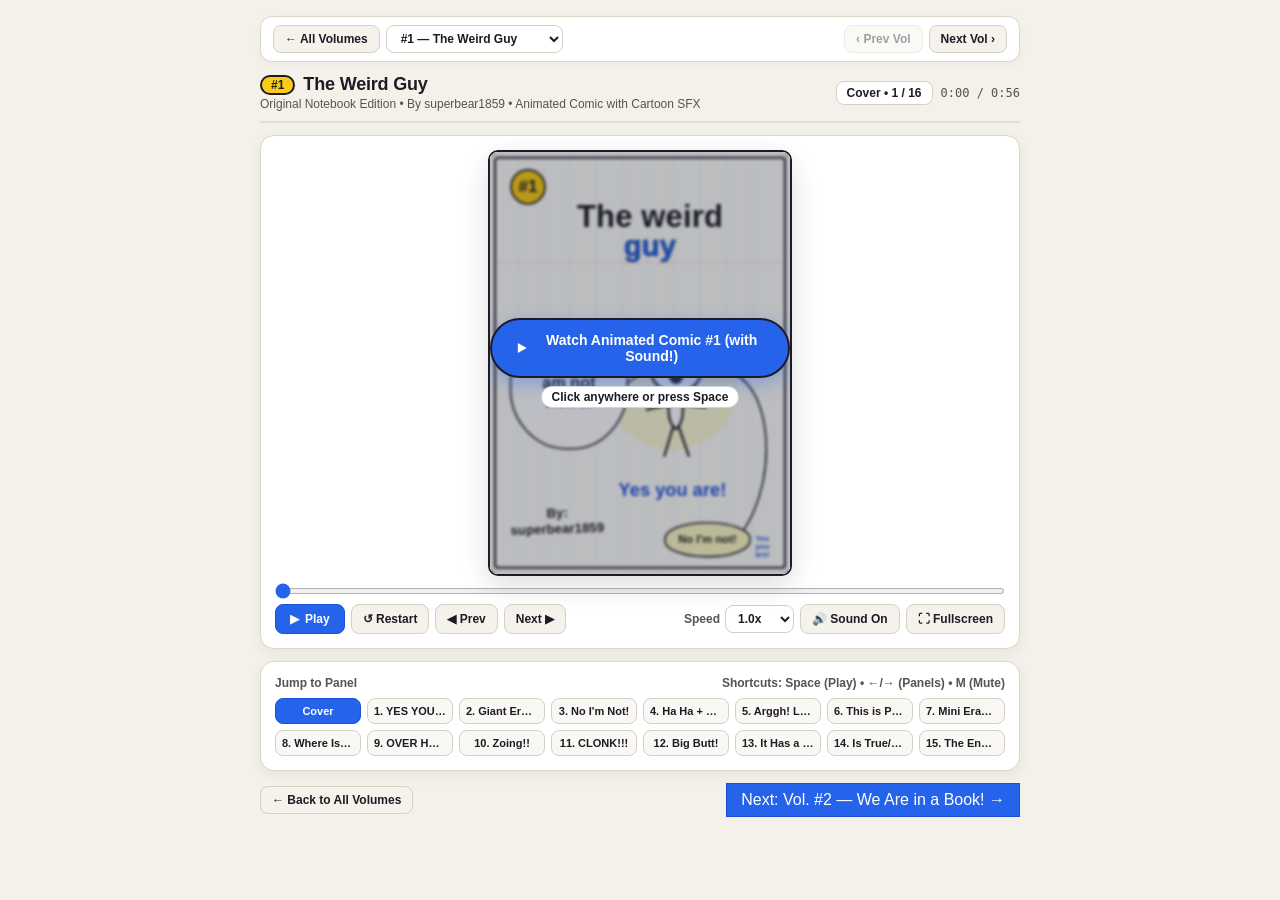
==== volumes/01/index.html @ 368b9f63 "Initial commit: The Weird Guy animated comic series & volume browser" ====
<!DOCTYPE html>
<html lang="en">
<head>
  <meta charset="utf-8" />
  <meta name="viewport" content="width=device-width, initial-scale=1.0" />
  <title>The Weird Guy #1 — Animated Comic by superbear1859</title>
  <link rel="stylesheet" href="../../assets/reader.css" />
</head>
<body>
  <div class="wrap">
    <nav id="seriesNav" class="series-nav" aria-label="Series navigation"></nav>

    <div class="topbar">
      <div>
        <div class="title-row">
          <span class="badge-num" style="background: #FACC15;">#1</span>
          <h1>The Weird Guy</h1>
        </div>
        <div class="subtitle">Original Notebook Edition &bull; By superbear1859 &bull; Animated Comic with Cartoon SFX</div>
      </div>
      <div class="meta-row">
        <span id="sceneBadge" class="pill-badge">Cover &bull; 1 / 16</span>
        <span id="timeReadout" class="time-txt">0:00 / 0:59</span>
      </div>
    </div>

    <div class="card stage-wrap">
      <div class="comic-stage-shell" id="stageContainer" title="Click to Play / Pause">
        <div id="stage" style="width:100%;height:100%;"></div>
        <div id="playOverlay">
          <button id="overlayPlayBtn">
            <svg width="18" height="18" viewBox="0 0 24 24" fill="currentColor"><polygon points="6,4 20,12 6,20"/></svg>
            Watch Animated Comic #1 (with Sound!)
          </button>
          <span class="overlay-hint">Click anywhere or press Space</span>
        </div>
      </div>

      <div class="controls">
        <input id="scrubber" type="range" min="0" max="1000" value="0" step="1" aria-label="Animation timeline" />
        <div class="btn-bar">
          <div class="btn-group">
            <button id="btnPlay" class="btn-primary"><span id="playIcon">&#9654;</span><span id="playLabel">Play</span></button>
            <button id="btnRestart" class="btn-sec" title="Restart from Cover">&#8634; Restart</button>
            <button id="btnPrev" class="btn-sec" title="Previous Panel (Left Arrow)">&#9664; Prev</button>
            <button id="btnNext" class="btn-sec" title="Next Panel (Right Arrow)">Next &#9654;</button>
          </div>
          <div class="btn-group">
            <label class="speed-lbl">Speed
              <select id="speedSelect">
                <option value="0.75">0.75x</option>
                <option value="1" selected>1.0x</option>
                <option value="1.25">1.25x</option>
              </select>
            </label>
            <button id="btnMute" class="btn-sec" title="Toggle Sound Effects (M)">&#128266; Sound On</button>
          </div>
        </div>
      </div>
    </div>

    <div class="card">
      <div class="grid-head">
        <span>Jump to Panel</span>
        <span>Shortcuts: Space (Play) &bull; &larr;/&rarr; (Panels) &bull; M (Mute)</span>
      </div>
      <div id="sceneGrid"></div>
    </div>

    <div id="bottomVolNav" class="bottom-vol-nav"></div>
  </div>

  <script src="../../assets/nav.js" data-volume-id="01"></script>
<script>
/* ============================================================================
 * THE WEIRD GUY #1 — By superbear1859 (Original Notebook Edition)
 * Self-Contained Hand-Drawn SVG Comic Engine + Web Audio Cartoon SFX Engine
 * ============================================================================ */
(function () {
  'use strict';

  const NS = 'http://www.w3.org/2000/svg';
  const INK = '#1E1B24';
  const PAPER = '#FFFEFA';
  const FONT = "'Humor Sans', 'Comic Neue', 'Comic Sans MS', 'Chalkboard SE', 'Marker Felt', cursive, sans-serif";

  const clamp = (v, a = 0, b = 1) => Math.max(a, Math.min(b, v));
  const lerp = (a, b, t) => a + (b - a) * t;
  const invLerp = (a, b, v) => clamp((v - a) / (b - a), 0, 1);
  const easeOutCubic = t => 1 - Math.pow(1 - clamp(t), 3);
  const easeInOutCubic = t => {
    t = clamp(t);
    return t < 0.5 ? 4 * t * t * t : 1 - Math.pow(-2 * t + 2, 3) / 2;
  };
  const easeOutBack = (t, s = 1.70158) => {
    t = clamp(t) - 1;
    return 1 + (s + 1) * t * t * t + s * t * t;
  };
  const easeOutElastic = t => {
    t = clamp(t);
    if (t === 0 || t === 1) return t;
    return Math.pow(2, -10 * t) * Math.sin((t * 10 - 0.75) * ((2 * Math.PI) / 3)) + 1;
  };
  const easeOutBounce = t => {
    t = clamp(t);
    const n1 = 7.5625, d1 = 2.75;
    if (t < 1 / d1) return n1 * t * t;
    if (t < 2 / d1) return n1 * (t -= 1.5 / d1) * t + 0.75;
    if (t < 2.5 / d1) return n1 * (t -= 2.25 / d1) * t + 0.9375;
    return n1 * (t -= 2.625 / d1) * t + 0.984375;
  };

  const SCENES = [
    { id: 'cover',   panelNum: null, title: 'Cover',           duration: 4.3 },
    { id: 'panel1',  panelNum: 1,    title: 'YES YOU ARE!!!',  duration: 4.4 },
    { id: 'panel2',  panelNum: 2,    title: 'Giant Eraser!',   duration: 3.6 },
    { id: 'panel3',  panelNum: 3,    title: 'No I\'m Not!',    duration: 2.9 },
    { id: 'panel4',  panelNum: 4,    title: 'Ha Ha + Pfft!',   duration: 3.7 },
    { id: 'panel5',  panelNum: 5,    title: 'Arggh! Lava!',    duration: 4.1 },
    { id: 'panel6',  panelNum: 6,    title: 'This is Paper!',  duration: 3.5 },
    { id: 'panel7',  panelNum: 7,    title: 'Mini Eraser!',    duration: 3.5 },
    { id: 'panel8',  panelNum: 8,    title: 'Where Is He?',    duration: 2.7 },
    { id: 'panel9',  panelNum: 9,    title: 'OVER HERE!!!',    duration: 3.2 },
    { id: 'panel10', panelNum: 10,   title: 'Zoing!!',         duration: 2.3 },
    { id: 'panel11', panelNum: 11,   title: 'CLONK!!!',        duration: 3.0 },
    { id: 'panel12', panelNum: 12,   title: 'Big Butt!',       duration: 2.9 },
    { id: 'panel13', panelNum: 13,   title: 'It Has a Crack!', duration: 2.8 },
    { id: 'panel14', panelNum: 14,   title: 'Is True/False!',  duration: 4.4 },
    { id: 'panel15', panelNum: 15,   title: 'The End / Final', duration: 4.8 }
  ];

  let acc = 0;
  for (const s of SCENES) { s.start = acc; acc += s.duration; s.end = acc; }
  const TOTAL_DURATION = acc;

  const AUDIO_CUES = [
    // Cover
    { sceneIdx: 0, localT: 0.08, type: 'intro_jingle' },
    { sceneIdx: 0, localT: 1.05, type: 'weird_talk', count: 5, pitch: 530 },
    { sceneIdx: 0, localT: 2.05, type: 'narrator_talk', count: 3, pitch: 205 },
    { sceneIdx: 0, localT: 2.80, type: 'weird_talk', count: 3, pitch: 580 },
    { sceneIdx: 0, localT: 3.55, type: 'ping', pitch: 215 },
    // Panel 1 - Escalating Yes you are / No I'm not -> YES YOU ARE!!!
    { sceneIdx: 1, localT: 0.12, type: 'ping', pitch: 200 },
    { sceneIdx: 1, localT: 0.60, type: 'ping', pitch: 530 },
    { sceneIdx: 1, localT: 1.05, type: 'ping', pitch: 220 },
    { sceneIdx: 1, localT: 1.48, type: 'ping', pitch: 570 },
    { sceneIdx: 1, localT: 1.92, type: 'ping', pitch: 240 },
    { sceneIdx: 1, localT: 2.34, type: 'ping', pitch: 620 },
    { sceneIdx: 1, localT: 2.85, type: 'mega_boom' },
    // Panel 2 - Giant eraser fell from the sky! + ZOING!
    { sceneIdx: 2, localT: 0.15, type: 'fall_whistle' },
    { sceneIdx: 2, localT: 0.72, type: 'giant_slam' },
    { sceneIdx: 2, localT: 0.85, type: 'zoing' },
    // Panel 3 - That is what you deserve! + thud + No I'm not!
    { sceneIdx: 3, localT: 0.12, type: 'narrator_talk', count: 5, pitch: 205 },
    { sceneIdx: 3, localT: 0.65, type: 'thud' },
    { sceneIdx: 3, localT: 1.35, type: 'weird_talk', count: 3, pitch: 540 },
    // Panel 4 - Ha ha ha + prankster pfft! + Arggh!
    { sceneIdx: 4, localT: 0.10, type: 'evil_laugh' },
    { sceneIdx: 4, localT: 1.25, type: 'giggle' },
    { sceneIdx: 4, localT: 1.65, type: 'fart_pfft' },
    { sceneIdx: 4, localT: 2.35, type: 'weird_yell', pitch: 660 },
    // Panel 5 - Lava falling + Yet another giant eraser + Arggh! Lava!
    { sceneIdx: 5, localT: 0.20, type: 'lava_sizzle' },
    { sceneIdx: 5, localT: 1.10, type: 'weird_yell', pitch: 680 },
    { sceneIdx: 5, localT: 1.65, type: 'fall_whistle' },
    { sceneIdx: 5, localT: 2.22, type: 'giant_slam' },
    // Panel 6 - Wait, this is paper!
    { sceneIdx: 6, localT: 0.35, type: 'paper_crinkle' },
    { sceneIdx: 6, localT: 1.25, type: 'thought_ding' },
    { sceneIdx: 6, localT: 1.55, type: 'weird_talk', count: 5, pitch: 520 },
    // Panel 7 - Pulls out mini eraser and erases paper-lava!
    { sceneIdx: 7, localT: 0.45, type: 'ding' },
    { sceneIdx: 7, localT: 1.05, type: 'eraser_scrub' },
    // Panel 8 - Where is the Narrator???
    { sceneIdx: 8, localT: 0.30, type: 'weird_talk', count: 6, pitch: 540 },
    // Panel 9 - OVER HERE!!! + ZOING!
    { sceneIdx: 9, localT: 0.12, type: 'mega_boom' },
    { sceneIdx: 9, localT: 0.55, type: 'zoing' },
    // Panel 10 - Still flying ZOING!
    { sceneIdx: 10, localT: 0.25, type: 'zoing' },
    // Panel 11 - CLONK!!! + owww!
    { sceneIdx: 11, localT: 0.52, type: 'clonk' },
    { sceneIdx: 11, localT: 1.15, type: 'squeak_ow' },
    // Panel 12 - My butt is big!
    { sceneIdx: 12, localT: 0.35, type: 'bump_boing' },
    { sceneIdx: 12, localT: 0.90, type: 'weird_talk', count: 4, pitch: 520 },
    // Panel 13 - It has a crack!
    { sceneIdx: 13, localT: 0.45, type: 'weird_talk', count: 4, pitch: 580 },
    // Panel 14 - Everyone's butt has a crack! / That's not true! / Is true! / Is false! / Is true!
    { sceneIdx: 14, localT: 0.12, type: 'narrator_talk', count: 6, pitch: 200 },
    { sceneIdx: 14, localT: 1.15, type: 'weird_talk', count: 4, pitch: 560 },
    { sceneIdx: 14, localT: 2.05, type: 'ping', pitch: 225 },
    { sceneIdx: 14, localT: 2.65, type: 'ping', pitch: 600 },
    { sceneIdx: 14, localT: 3.35, type: 'ping', pitch: 245 },
    // Panel 15 - You can guess what happens... The End / It should be The Final! / Nuh-uh! / Uh-huh! / Nuh-uh!
    { sceneIdx: 15, localT: 0.12, type: 'narrator_talk', count: 5, pitch: 210 },
    { sceneIdx: 15, localT: 1.05, type: 'outro_jingle' },
    { sceneIdx: 15, localT: 2.05, type: 'weird_talk', count: 6, pitch: 550 },
    { sceneIdx: 15, localT: 3.05, type: 'ping', pitch: 220 },
    { sceneIdx: 15, localT: 3.55, type: 'ping', pitch: 590 },
    { sceneIdx: 15, localT: 4.05, type: 'ping', pitch: 205 }
  ].map((c, idx) => ({ ...c, id: idx, globalT: SCENES[c.sceneIdx].start + c.localT }));

  // --- SVG Primitives ---
  const esc = str => String(str).replace(/&/g, '&amp;').replace(/</g, '&lt;').replace(/>/g, '&gt;').replace(/"/g, '&quot;');

  function svgText(x, y, text, opts = {}) {
    const { size = 28, weight = '700', fill = INK, anchor = 'middle', rot = 0, opacity = 1, stroke = 'none', strokeWidth = 0, letterSpacing = 0.3 } = opts;
    if (opacity <= 0.005) return '';
    const tf = rot ? ` transform="rotate(${rot.toFixed(1)} ${x.toFixed(1)} ${y.toFixed(1)})"` : '';
    const st = stroke !== 'none' ? ` stroke="${stroke}" stroke-width="${strokeWidth}" paint-order="stroke"` : '';
    return `<text x="${x.toFixed(1)}" y="${y.toFixed(1)}" font-family="${FONT}" font-size="${size}" font-weight="${weight}" fill="${fill}" text-anchor="${anchor}" letter-spacing="${letterSpacing}" opacity="${opacity.toFixed(3)}"${st}${tf}>${esc(text)}</text>`;
  }

  function svgMultiText(x, y, lines, opts = {}) {
    const lineH = opts.lineHeight || (opts.size || 24) * 1.18;
    const startY = y - ((lines.length - 1) * lineH) / 2;
    return lines.map((line, i) => svgText(x, startY + i * lineH, line, opts)).join('');
  }

  function speechBubble(opts) {
    const { cx, cy, rx, ry, tailX, tailY, lines = [], fontSize = 22, lineHeight, fill = '#FFFFFF', stroke = INK, strokeWidth = 3.2, textColor = INK, spiky = false, scale = 1, opacity = 1, rot = 0 } = opts;
    if (opacity <= 0.005 || scale <= 0.01) return '';
    let shape = '';
    if (spiky) {
      const spikes = 16, pts = [];
      for (let i = 0; i < spikes * 2; i++) {
        const a = (i / (spikes * 2)) * Math.PI * 2;
        const m = i % 2 === 0 ? 1.12 : 0.88;
        pts.push(`${(Math.cos(a) * rx * m).toFixed(1)},${(Math.sin(a) * ry * m).toFixed(1)}`);
      }
      let tail = '';
      if (tailX !== undefined && tailY !== undefined) {
        const dx = tailX - cx, dy = tailY - cy, ang = Math.atan2(dy, dx);
        tail = `<path d="M ${(Math.cos(ang - 0.25) * rx * 0.72).toFixed(1)} ${(Math.sin(ang - 0.25) * ry * 0.72).toFixed(1)} L ${dx.toFixed(1)} ${dy.toFixed(1)} L ${(Math.cos(ang + 0.25) * rx * 0.72).toFixed(1)} ${(Math.sin(ang + 0.25) * ry * 0.72).toFixed(1)}" fill="${fill}" stroke="${stroke}" stroke-width="${strokeWidth}" stroke-linejoin="round" stroke-linecap="round"/>`;
      }
      shape = `${tail}<polygon points="${pts.join(' ')}" fill="${fill}" stroke="${stroke}" stroke-width="${strokeWidth}" stroke-linejoin="round"/>`;
    } else {
      const k = 0.55228;
      const d = [
        `M 0 ${(-ry).toFixed(1)}`,
        `C ${(rx * k * 1.03).toFixed(1)} ${(-ry * 0.99).toFixed(1)}, ${(rx * 1.02).toFixed(1)} ${(-ry * k).toFixed(1)}, ${(rx * 0.99).toFixed(1)} 0`,
        `C ${(rx * 1.01).toFixed(1)} ${(ry * k * 1.02).toFixed(1)}, ${(rx * k).toFixed(1)} ${(ry * 1.02).toFixed(1)}, 0 ${(ry * 0.99).toFixed(1)}`,
        `C ${(-rx * k * 1.02).toFixed(1)} ${(ry * 1.01).toFixed(1)}, ${(-rx * 1.02).toFixed(1)} ${(ry * k).toFixed(1)}, ${(-rx * 0.99).toFixed(1)} 0`,
        `C ${(-rx * 1.01).toFixed(1)} ${(-ry * k * 1.02).toFixed(1)}, ${(-rx * k).toFixed(1)} ${(-ry * 1.02).toFixed(1)}, 0 ${(-ry).toFixed(1)} Z`
      ].join(' ');
      let tail = '', maskPatch = '';
      if (tailX !== undefined && tailY !== undefined) {
        const dx = tailX - cx, dy = tailY - cy, ang = Math.atan2(dy, dx);
        const b1x = Math.cos(ang - 0.24) * rx * 0.85, b1y = Math.sin(ang - 0.24) * ry * 0.85;
        const b2x = Math.cos(ang + 0.24) * rx * 0.85, b2y = Math.sin(ang + 0.24) * ry * 0.85;
        const midX = (b1x + b2x) * 0.35 + dx * 0.35, midY = (b1y + b2y) * 0.35 + dy * 0.35;
        tail = `<path d="M ${b1x.toFixed(1)} ${b1y.toFixed(1)} Q ${midX.toFixed(1)} ${midY.toFixed(1)} ${dx.toFixed(1)} ${dy.toFixed(1)} Q ${(midX + (b2x - b1x) * 0.3).toFixed(1)} ${(midY + (b2y - b1y) * 0.3).toFixed(1)} ${b2x.toFixed(1)} ${b2y.toFixed(1)}" fill="${fill}" stroke="${stroke}" stroke-width="${strokeWidth}" stroke-linejoin="round" stroke-linecap="round"/>`;
        maskPatch = `<path d="M ${(b1x * 0.95).toFixed(1)} ${(b1y * 0.95).toFixed(1)} L ${(dx * 0.78).toFixed(1)} ${(dy * 0.78).toFixed(1)} L ${(b2x * 0.95).toFixed(1)} ${(b2y * 0.95).toFixed(1)} Z" fill="${fill}" stroke="none"/>`;
      }
      shape = `${tail}<path d="${d}" fill="${fill}" stroke="${stroke}" stroke-width="${strokeWidth}" stroke-linejoin="round"/>${maskPatch}`;
    }
    const txt = svgMultiText(0, 6, lines, { size: fontSize, lineHeight: lineHeight || fontSize * 1.15, fill: textColor });
    return `<g transform="translate(${cx.toFixed(1)} ${cy.toFixed(1)}) rotate(${rot.toFixed(1)}) scale(${scale.toFixed(3)})" opacity="${opacity.toFixed(3)}">${shape}${txt}</g>`;
  }

  function handArrow(x1, y1, x2, y2, cx, cy, color = INK) {
    const ang = Math.atan2(y2 - cy, x2 - cx), len = 13;
    return `<g stroke="${color}" stroke-width="3" fill="none" stroke-linecap="round" stroke-linejoin="round">
      <path d="M ${x1.toFixed(1)} ${y1.toFixed(1)} Q ${cx.toFixed(1)} ${cy.toFixed(1)} ${x2.toFixed(1)} ${y2.toFixed(1)}"/>
      <path d="M ${(x2 - Math.cos(ang - 0.5) * len).toFixed(1)} ${(y2 - Math.sin(ang - 0.5) * len).toFixed(1)} L ${x2.toFixed(1)} ${y2.toFixed(1)} L ${(x2 - Math.cos(ang + 0.5) * len).toFixed(1)} ${(y2 - Math.sin(ang + 0.5) * len).toFixed(1)}"/>
    </g>`;
  }

  // --- Characters ---
  function weirdGuy(opts = {}) {
    const {
      x = 300, y = 500, scale = 1, rot = 0,
      eyes = 'normal', mouth = 'open', arms = 'out', legs = 'stand',
      bigButt = false, buttScale = 1, holdingEraser = false, eraserProgress = 0,
      t = 0, opacity = 1
    } = opts;
    if (opacity <= 0.005) return '';
    const mouthPulse = mouth === 'yell' ? 1 + Math.sin(t * 28) * 0.08 : 1;
    const hw = Math.sin(t * 14) * 2.5;

    // Comedic giant cartoon butt sticking out right side (Panels 12, 13, 14!)
    let buttSvg = '';
    if (bigButt && buttScale > 0.02) {
      buttSvg = `<g transform="translate(8 36) scale(${buttScale.toFixed(3)})">
        <path d="M 0 -22 C 36 -30, 62 -12, 54 6 C 48 16, 36 16, 28 10 C 44 22, 48 42, 26 48 C 6 52, -4 34, -2 20 Z"
              fill="#FFFFFF" stroke="${INK}" stroke-width="3.6" stroke-linejoin="round"/>
        <!-- Distinct cartoon crack line -->
        <path d="M 28 10 Q 16 14 8 12" fill="none" stroke="${INK}" stroke-width="3.2" stroke-linecap="round"/>
      </g>`;
    }

    const torso = `<path d="M -2 -8 C -16 -2, -16 44, 0 54 C 15 44, 15 -2, 2 -8 Z" fill="#FFF" stroke="${INK}" stroke-width="3.6" stroke-linecap="round" stroke-linejoin="round"/>`;

    let legSvg = '';
    if (legs === 'flying') legSvg = `<path d="M -5 50 L -26 94 M 5 50 L 28 92" stroke="${INK}" stroke-width="3.6" stroke-linecap="round"/>`;
    else if (legs === 'kicking') {
      const k = Math.sin(t * 18) * 6;
      legSvg = `<path d="M -5 50 L ${(-24 + k).toFixed(1)} 95 M 5 50 L ${(26 - k).toFixed(1)} 92" stroke="${INK}" stroke-width="3.6" stroke-linecap="round"/>`;
    } else legSvg = `<path d="M -5 51 Q -12 75 -19 98 M 5 51 Q 13 75 21 98" stroke="${INK}" stroke-width="3.6" stroke-linecap="round" fill="none"/>`;

    let armSvg = '';
    if (holdingEraser) {
      const scrub = Math.sin(eraserProgress * Math.PI * 6) * 14;
      armSvg = `
        <path d="M -11 14 L -46 20" stroke="${INK}" stroke-width="3.6" stroke-linecap="round"/>
        <path d="M 11 10 C 56 4, 62 -52, ${(18 + scrub).toFixed(1)} -108" fill="none" stroke="${INK}" stroke-width="3.6" stroke-linecap="round"/>
        <!-- Little pink & blue handheld eraser! -->
        <g transform="translate(${(16 + scrub).toFixed(1)} -122) rotate(${(-24 + scrub * 0.6).toFixed(1)})">
          <rect x="-14" y="-22" width="28" height="44" rx="4" fill="#F472B6" stroke="${INK}" stroke-width="2.6"/>
          <rect x="-14" y="-8" width="28" height="22" fill="#EFF6FF" stroke="${INK}" stroke-width="2.2"/>
          <line x1="-5" y1="-8" x2="-5" y2="14" stroke="#3B82F6" stroke-width="3"/>
          <line x1="5" y1="-8" x2="5" y2="14" stroke="#3B82F6" stroke-width="3"/>
        </g>`;
    } else if (arms === 'up') {
      armSvg = `<path d="M -11 12 L -46 -12 M 11 12 L 46 -14" stroke="${INK}" stroke-width="3.6" stroke-linecap="round"/>`;
    } else if (arms === 'flying') {
      armSvg = `<path d="M -11 10 L -46 32 M 11 10 L 46 32" stroke="${INK}" stroke-width="3.6" stroke-linecap="round"/>`;
    } else if (arms === 'splat') {
      armSvg = `<path d="M -11 14 L -44 46 M 11 14 L 44 42" stroke="${INK}" stroke-width="3.6" stroke-linecap="round"/>`;
    } else {
      armSvg = `<path d="M -11 14 L -48 22 M 11 14 L 48 18" stroke="${INK}" stroke-width="3.6" stroke-linecap="round"/>`;
    }

    const head = `<path d="M 0 -92 C 26 -93, 44 -74, 42 -48 C 43 -22, 24 -7, 0 -8 C -25 -7, -43 -23, -42 -49 C -43 -75, -24 -92, 0 -92 Z" fill="#FFF" stroke="${INK}" stroke-width="3.8" stroke-linejoin="round"/>`;
    const hair = `<path d="M ${(-15 + hw * 0.4).toFixed(1)} -120 L -1 -91 L ${(16 + hw * 0.4).toFixed(1)} -122" fill="none" stroke="${INK}" stroke-width="3.6" stroke-linecap="round" stroke-linejoin="round"/>`;

    let eyeSvg = '';
    if (eyes === 'squint') eyeSvg = `<path d="M -22 -70 L -10 -62 L -22 -54 M 22 -70 L 10 -62 L 22 -54" fill="none" stroke="${INK}" stroke-width="3.5" stroke-linecap="round" stroke-linejoin="round"/>`;
    else if (eyes === 'angry') eyeSvg = `<path d="M -19 -76 L -9 -56 M 19 -76 L 9 -56 M -23 -78 L -5 -68 M 23 -78 L 5 -68" stroke="${INK}" stroke-width="3.4" stroke-linecap="round"/>`;
    else if (eyes === 'happy') eyeSvg = `<path d="M -12 -74 L -12 -56 M 12 -74 L 12 -56" stroke="${INK}" stroke-width="3.6" stroke-linecap="round"/>`;
    else eyeSvg = `<path d="M -12 -75 L -11 -56 M 12 -75 L 13 -56" stroke="${INK}" stroke-width="3.6" stroke-linecap="round"/>`;

    let mouthSvg = '';
    if (mouth === 'smile') mouthSvg = `<path d="M -18 -42 Q 0 -22 18 -42" fill="none" stroke="${INK}" stroke-width="3.6" stroke-linecap="round"/>`;
    else if (mouth === 'frown') mouthSvg = `<path d="M -16 -30 Q 0 -46 16 -30" fill="none" stroke="${INK}" stroke-width="3.6" stroke-linecap="round"/>`;
    else if (mouth === 'yell') mouthSvg = `<g transform="translate(0 -34) scale(${mouthPulse.toFixed(3)})"><ellipse cx="0" cy="0" rx="14" ry="20" fill="${INK}"/><ellipse cx="0" cy="10" rx="8" ry="6" fill="#DC2626" opacity="0.85"/></g>`;
    else mouthSvg = `<ellipse cx="0" cy="-36" rx="12" ry="16" fill="${INK}"/>`;

    return `<g transform="translate(${x.toFixed(1)} ${y.toFixed(1)}) rotate(${rot.toFixed(1)}) scale(${scale.toFixed(3)})" opacity="${opacity.toFixed(3)}">${buttSvg}${legSvg}${torso}${armSvg}${head}${hair}${eyeSvg}${mouthSvg}</g>`;
  }

  function prankster(opts = {}) {
    const { x = 150, y = 700, scale = 1, t = 0, opacity = 1 } = opts;
    if (opacity <= 0.005) return '';
    const bob = Math.sin(t * 10) * 2.5;
    return `<g transform="translate(${x.toFixed(1)} ${(y + bob).toFixed(1)}) scale(${scale.toFixed(3)})" opacity="${opacity.toFixed(3)}">
      <path d="M -4 38 L -18 70 M 4 38 L 18 70" stroke="${INK}" stroke-width="3.3" stroke-linecap="round"/>
      <ellipse cx="0" cy="18" rx="9" ry="22" fill="#FFF" stroke="${INK}" stroke-width="3.3"/>
      <path d="M -9 10 L -38 20 M 9 10 L 34 16" stroke="${INK}" stroke-width="3.3" stroke-linecap="round"/>
      <circle cx="0" cy="-26" r="24" fill="#FFF" stroke="${INK}" stroke-width="3.4"/>
      <path d="M -7 -36 L -7 -23 M 7 -36 L 7 -23" stroke="${INK}" stroke-width="3.2" stroke-linecap="round"/>
      <path d="M -13 -19 Q 0 -6 13 -19" fill="none" stroke="${INK}" stroke-width="3.2" stroke-linecap="round"/>
    </g>`;
  }

  function giantEraser(opts = {}) {
    const { x = 165, y = 550, scale = 1, rot = 0, opacity = 1 } = opts;
    if (opacity <= 0.005) return '';
    return `<g transform="translate(${x.toFixed(1)} ${y.toFixed(1)}) rotate(${rot.toFixed(1)}) scale(${scale.toFixed(3)})" opacity="${opacity.toFixed(3)}">
      <rect x="-78" y="-110" width="156" height="210" rx="10" fill="#F472B6" stroke="${INK}" stroke-width="4"/>
      <rect x="-78" y="-56" width="156" height="128" fill="#EFF6FF" stroke="${INK}" stroke-width="3.8"/>
      <line x1="-46" y1="-56" x2="-46" y2="72" stroke="#3B82F6" stroke-width="10" opacity="0.75"/>
      <line x1="-16" y1="-56" x2="-16" y2="72" stroke="#3B82F6" stroke-width="10" opacity="0.75"/>
      <line x1="16" y1="-56" x2="16" y2="72" stroke="#3B82F6" stroke-width="10" opacity="0.75"/>
      <line x1="46" y1="-56" x2="46" y2="72" stroke="#3B82F6" stroke-width="10" opacity="0.75"/>
      <line x1="-46" y1="-56" x2="-46" y2="72" stroke="${INK}" stroke-width="3"/>
      <line x1="-16" y1="-56" x2="-16" y2="72" stroke="${INK}" stroke-width="3"/>
      <line x1="16" y1="-56" x2="16" y2="72" stroke="${INK}" stroke-width="3"/>
      <line x1="46" y1="-56" x2="46" y2="72" stroke="${INK}" stroke-width="3"/>
      <rect x="-78" y="-56" width="156" height="128" fill="none" stroke="${INK}" stroke-width="3.8"/>
      <line x1="-60" y1="-94" x2="54" y2="-94" stroke="#FBCFE8" stroke-width="6" stroke-linecap="round"/>
      ${svgText(0, 14, 'ERASER', { size: 22, fill: INK, stroke: '#FFF', strokeWidth: 5 })}
    </g>`;
  }

  // Notebook-paper Lava-Sheet (Panels 5, 6, 7 — starts glowing orange-red lava, turns into ruled paper!)
  function lavaPaperSheet(opts = {}) {
    const { x = 250, y = 260, width = 220, height = 250, paperMix = 0, erased = 0, t = 0 } = opts;
    const wave = Math.sin(t * 10) * 6;
    const fill = paperMix < 0.5 ? '#FB923C' : '#FFFEFA';
    const stroke = paperMix < 0.5 ? '#DC2626' : INK;
    const hw = width / 2, hh = height / 2;
    const op = clamp(1 - erased * 0.65, 0.25, 1);

    // Wavy steam/heat lines rising above
    let steam = '';
    for (let i = -1; i <= 1; i++) {
      const sx = i * (hw * 0.55);
      steam += `<path d="M ${sx.toFixed(1)} ${(-hh - 12).toFixed(1)} Q ${(sx - 14 + wave).toFixed(1)} ${(-hh - 48).toFixed(1)} ${sx.toFixed(1)} ${(-hh - 82).toFixed(1)} T ${(sx + 6).toFixed(1)} ${(-hh - 135).toFixed(1)}" fill="none" stroke="${paperMix < 0.5 ? '#EA580C' : '#94A3B8'}" stroke-width="3.4" stroke-linecap="round" opacity="${op.toFixed(2)}"/>`;
    }

    // Wavy interior lines (lava ripples -> notebook blue lines!)
    let innerLines = '';
    const lineColor = paperMix < 0.5 ? '#FDE047' : '#93C5FD';
    for (let i = 1; i <= 4; i++) {
      const ly = -hh + (height * i) / 5.5;
      innerLines += `<path d="M ${(-hw * 0.72).toFixed(1)} ${ly.toFixed(1)} Q 0 ${(ly + (paperMix < 0.5 ? 14 : 5)).toFixed(1)} ${(hw * 0.72).toFixed(1)} ${ly.toFixed(1)}" fill="none" stroke="${lineColor}" stroke-width="${paperMix < 0.5 ? 5 : 2.6}" stroke-linecap="round" opacity="${op.toFixed(2)}"/>`;
    }

    // Jagged dripping/torn bottom edge
    const d = `M ${(-hw).toFixed(1)} ${(-hh).toFixed(1)}
               Q ${(-hw * 0.3).toFixed(1)} ${(-hh + 26).toFixed(1)} 0 ${(-hh + 6).toFixed(1)}
               Q ${(hw * 0.4).toFixed(1)} ${(-hh + 24).toFixed(1)} ${hw.toFixed(1)} ${(-hh).toFixed(1)}
               L ${(hw * 0.85).toFixed(1)} ${(hh * 0.55).toFixed(1)}
               Q ${(hw * 0.45).toFixed(1)} ${(hh * 0.78).toFixed(1)} ${(hw * 0.15).toFixed(1)} ${(hh * 1.02).toFixed(1)}
               Q ${(-hw * 0.18).toFixed(1)} ${(hh * 0.80).toFixed(1)} ${(-hw * 0.45).toFixed(1)} ${(hh * 0.92).toFixed(1)}
               Q ${(-hw * 0.78).toFixed(1)} ${(hh * 0.65).toFixed(1)} ${(-hw * 0.92).toFixed(1)} ${(hh * 0.45).toFixed(1)} Z`;

    return `<g transform="translate(${x.toFixed(1)} ${y.toFixed(1)})">
      ${steam}
      <path d="${d}" fill="${fill}" stroke="${stroke}" stroke-width="3.6" stroke-linejoin="round" opacity="${op.toFixed(2)}"/>
      ${innerLines}
    </g>`;
  }

  // Subtle Ruled Notebook Paper Wrapper (honoring the original #1 lined notebook sheet!)
  function wrapPanel(innerSvg, { panelNum = null, shakeX = 0, shakeY = 0, binderHole = false } = {}) {
    const badge = panelNum !== null
      ? `<g opacity="0.78"><rect x="20" y="786" width="38" height="32" rx="7" fill="#FFF" stroke="${INK}" stroke-width="2.4"/>${svgText(39, 810, String(panelNum), { size: 21 })}</g>`
      : '';
    // Gentle notebook paper lines (light cyan ruled lines + subtle top pink margin)
    let ruledLines = '<line x1="12" y1="220" x2="588" y2="220" stroke="#F43F5E" stroke-width="1.6" opacity="0.22"/>';
    for (let x = 56; x <= 560; x += 52) {
      ruledLines += `<line x1="${x}" y1="12" x2="${x}" y2="828" stroke="#60A5FA" stroke-width="1.2" opacity="0.20"/>`;
    }
    const hole = binderHole ? `<circle cx="535" cy="778" r="18" fill="#E5E7EB" stroke="#CBD5E1" stroke-width="2"/>` : '';
    return `<svg xmlns="${NS}" viewBox="0 0 600 840" width="100%" height="100%" style="background:${PAPER};">
      <defs>
        <clipPath id="pc1"><rect x="12" y="12" width="576" height="816" rx="4"/></clipPath>
      </defs>
      <rect x="0" y="0" width="600" height="840" fill="${PAPER}"/>
      <g clip-path="url(#pc1)">
        ${ruledLines}
        ${hole}
        <g transform="translate(${shakeX.toFixed(1)} ${shakeY.toFixed(1)})">${innerSvg}</g>
      </g>
      <rect x="10" y="10" width="580" height="820" rx="6" fill="none" stroke="${INK}" stroke-width="4.2"/>
      ${badge}
    </svg>`;
  }

  function renderScene(sceneIdx, localT) {
    const s = SCENES[sceneIdx];
    const t = clamp(localT, 0, s.duration);
    let out = '', shakeX = 0, shakeY = 0;

    switch (sceneIdx) {
      // ---------------------------------------------------------------------
      // SCENE 0: COVER — "#1 The weird guy" + back-and-forth right on the cover!
      // ---------------------------------------------------------------------
      case 0: {
        const bS = easeOutBack(invLerp(0.05, 0.45, t));
        const tOp = invLerp(0.15, 0.55, t);
        const gY = lerp(640, 485, easeOutBack(invLerp(0.35, 0.9, t))) + Math.sin(t * 5) * 3;
        const b1 = easeOutBack(invLerp(1.0, 1.45, t));
        const n1 = invLerp(2.0, 2.35, t);
        const b2 = easeOutBack(invLerp(2.75, 3.15, t));
        const n2 = invLerp(3.5, 3.85, t);

        out += `<circle cx="365" cy="465" r="130" fill="#FEF9C3" opacity="0.65"/>`;
        out += `<g transform="translate(76 68) scale(${bS.toFixed(3)})"><circle cx="0" cy="0" r="34" fill="#FACC15" stroke="${INK}" stroke-width="3.6"/>${svgText(0, 11, '#1', { size: 34 })}</g>`;
        out += `<g opacity="${tOp.toFixed(3)}">${svgText(320, 148, 'The weird', { size: 62 })}${svgText(320, 206, 'guy', { size: 58, fill: '#2563EB', stroke: INK, strokeWidth: 1.5 })}</g>`;

        // Weird Guy standing center-right
        out += weirdGuy({ x: 372, y: gY, scale: 1.22, eyes: t > 2.0 ? 'angry' : 'normal', mouth: 'open', t });

        // Left bubble: "Hey! I am not weird!"
        out += speechBubble({
          cx: 158, cy: 465, rx: 118, ry: 128,
          tailX: 306, tailY: 438,
          lines: ['Hey! I', 'am not', 'weird!'],
          fontSize: 32, scale: b1
        });

        // Narrator interruption right on the cover: "Yes you are!"
        out += svgText(365, 686, 'Yes you are!', { size: 36, fill: '#1D4ED8', opacity: n1 });

        // Sweeping curved bubble down to bottom-right: "No I'm not!"
        if (b2 > 0.02) {
          out += `<g opacity="${clamp(b2).toFixed(3)}">
            <path d="M 442 436 C 562 415, 588 645, 502 762" fill="none" stroke="${INK}" stroke-width="3.2" stroke-linecap="round"/>
            ${speechBubble({ cx: 435, cy: 774, rx: 86, ry: 34, lines: ["No I'm not!"], fontSize: 22, scale: b2, fill: '#FEF9C3' })}
          </g>`;
        }

        // Tiny cheekily tucked "Yes you are!" in bottom-right corner
        out += svgMultiText(545, 792, ['Yes', 'you', 'are!'], { size: 15, lineHeight: 16, fill: '#1D4ED8', opacity: n2 });

        // Author signature
        out += `<g opacity="${tOp.toFixed(3)}">
          ${svgMultiText(135, 745, ['By:', 'superbear1859'], { size: 26, lineHeight: 32, rot: -2 })}
        </g>`;
        break;
      }

      // ---------------------------------------------------------------------
      // SCENE 1: PANEL 1 — Rapid-fire "Yes you are! / No I'm not!" -> YES YOU ARE!!!
      // ---------------------------------------------------------------------
      case 1: {
        if (t >= 2.85 && t < 3.65) {
          const d = 1 - invLerp(2.85, 3.65, t);
          shakeX = Math.sin(t * 95) * 14 * d; shakeY = Math.cos(t * 110) * 10 * d;
        }
        const gSh = (t > 0.5 && t < 2.85) ? Math.sin(t * 42) * 3 : 0;

        out += weirdGuy({ x: 425 + gSh, y: 495, scale: 1.15, eyes: 'angry', mouth: t > 2.85 ? 'yell' : 'open', arms: t > 2.85 ? 'up' : 'out', t });

        // Ping-pong sequence matching original Panel 1!
        out += svgText(300, 92, 'Yes you are!', { size: 46, fill: '#1D4ED8', opacity: invLerp(0.08, 0.35, t) });
        out += speechBubble({ cx: 325, cy: 186, rx: 148, ry: 44, tailX: 425, tailY: 382, lines: ["No I'm not!"], fontSize: 30, scale: easeOutBack(invLerp(0.55, 0.88, t)) });
        out += svgText(335, 286, 'Yes you are!', { size: 40, fill: '#1D4ED8', rot: -2, opacity: invLerp(1.0, 1.28, t) });
        out += speechBubble({ cx: 210, cy: 378, rx: 132, ry: 42, tailX: 356, tailY: 428, lines: ["No I'm not!"], fontSize: 28, scale: easeOutBack(invLerp(1.45, 1.78, t)), fill: '#FEF9C3' });
        out += svgMultiText(168, 512, ['Yes you', 'are!'], { size: 42, lineHeight: 48, fill: '#1D4ED8', rot: -4, opacity: invLerp(1.88, 2.15, t) });
        out += speechBubble({ cx: 248, cy: 644, rx: 138, ry: 40, tailX: 392, tailY: 540, lines: ["No I'm not!"], fontSize: 28, scale: easeOutBack(invLerp(2.3, 2.62, t)), fill: '#FEF9C3' });

        // GIANT "YES YOU ARE!!!"
        const bigS = easeOutElastic(invLerp(2.85, 3.35, t));
        if (bigS > 0.02) {
          out += `<g transform="translate(306 762) rotate(-3) scale(${bigS.toFixed(3)})">
            ${svgText(0, 16, 'YES YOU ARE!!!', { size: 58, fill: '#DC2626', stroke: '#FEF08A', strokeWidth: 8 })}
          </g>`;
        }
        break;
      }

      // ---------------------------------------------------------------------
      // SCENE 2: PANEL 2 — Giant eraser fell from the sky! + ZOING!
      // ---------------------------------------------------------------------
      case 2: {
        const dropP = easeInOutCubic(invLerp(0.15, 0.72, t));
        const flyP = easeOutCubic(invLerp(0.70, 2.35, t));
        const gX = lerp(220, 660, flyP), gY = 390 - Math.sin(flyP * Math.PI) * 55;
        if (t >= 0.70 && t < 1.10) {
          const d = 1 - invLerp(0.70, 1.10, t);
          shakeX = Math.sin(t * 110) * 14 * d; shakeY = Math.cos(t * 95) * 12 * d;
        }

        // Motion box outline above where eraser fell from (matching original drawing!)
        if (dropP > 0.4) {
          out += `<g stroke="#94A3B8" stroke-width="3" fill="none" stroke-dasharray="10 8" opacity="0.55">
            <rect x="82" y="258" width="150" height="145" rx="6"/>
            <line x1="120" y1="258" x2="120" y2="403"/><line x1="192" y1="258" x2="192" y2="403"/>
          </g>`;
        }

        // Giant striped eraser slamming down on the left!
        out += giantEraser({ x: 158, y: lerp(-180, 568, dropP), scale: 0.98, rot: -4 });

        // Speed lines & flying Weird Guy!
        if (t > 0.65) {
          const trX = gX - 95;
          out += `<g stroke="${INK}" stroke-width="4" stroke-linecap="round" opacity="${clamp(1 - invLerp(2.0, 2.35, t)).toFixed(2)}">
            <line x1="${(trX - 110).toFixed(1)}" y1="${(gY - 32).toFixed(1)}" x2="${(trX - 10).toFixed(1)}" y2="${(gY - 22).toFixed(1)}"/>
            <line x1="${(trX - 140).toFixed(1)}" y1="${gY.toFixed(1)}" x2="${(trX - 18).toFixed(1)}" y2="${gY.toFixed(1)}" stroke="#F59E0B" stroke-width="5"/>
            <line x1="${(trX - 105).toFixed(1)}" y1="${(gY + 32).toFixed(1)}" x2="${(trX - 10).toFixed(1)}" y2="${(gY + 22).toFixed(1)}"/>
          </g>`;
          out += weirdGuy({ x: gX, y: gY, scale: 1.08, rot: 90, eyes: 'angry', mouth: 'frown', arms: 'flying', legs: 'flying', t });
        }

        out += svgText(355, 510, 'zoing!', { size: 54, fill: '#EA580C', rot: -6, opacity: invLerp(0.8, 1.15, t) });

        // Arrow & "Giant eraser fell from the sky!"
        const lOp = invLerp(1.05, 1.45, t);
        if (lOp > 0.02) {
          out += `<g opacity="${lOp.toFixed(3)}">
            ${handArrow(335, 725, 250, 682, 295, 695, INK)}
            ${svgMultiText(448, 745, ['Giant eraser', 'fell from', 'the sky!'], { size: 28, lineHeight: 32, fill: '#BE185D' })}
          </g>`;
        }
        break;
      }

      // ---------------------------------------------------------------------
      // SCENE 3: PANEL 3 — "That is what you deserve!" / upside down "No I'm not!"
      // ---------------------------------------------------------------------
      case 3: {
        const cT = easeOutBounce(invLerp(0.45, 0.95, t));
        out += svgMultiText(300, 128, ['That is what', 'you deserve!'], { size: 54, lineHeight: 64, opacity: invLerp(0.08, 0.45, t) });
        if (cT > 0.8) out += `<ellipse cx="215" cy="765" rx="75" ry="12" fill="#CBD5E1" opacity="0.65"/>`;
        out += weirdGuy({ x: 215, y: lerp(240, 695, cT), scale: 1.06, rot: 178, eyes: 'angry', mouth: 'open', legs: 'kicking', t });
        out += speechBubble({ cx: 382, cy: 522, rx: 112, ry: 72, tailX: 256, tailY: 640, lines: ["No I'm", 'not!'], fontSize: 34, scale: easeOutBack(invLerp(1.3, 1.72, t)), fill: '#FEF9C3' });
        break;
      }

      // ---------------------------------------------------------------------
      // SCENE 4: PANEL 4 — Giant "Ha ha ha..." + Prankster FART CLOUD! + "Arggh!"
      // ---------------------------------------------------------------------
      case 4: {
        const lB = Math.sin(t * 20) * 5;
        const pfftP = easeOutBack(invLerp(1.62, 2.15, t));
        out += `<g transform="translate(0 ${lB.toFixed(1)})" opacity="${invLerp(0.05, 0.4, t).toFixed(3)}">
          ${svgMultiText(285, 225, ['Ha ha ha', 'ha ha ha', 'ha ha ha!'], { size: 64, lineHeight: 82, fill: '#7C3AED', rot: -2 })}
        </g>`;

        // Prankster bottom-left letting rip a hilarious puffy green fart cloud!
        out += prankster({ x: 118, y: 695, scale: 0.92, t, opacity: invLerp(1.0, 1.35, t) });
        if (pfftP > 0.02) {
          out += `<g transform="translate(152 722) scale(${pfftP.toFixed(3)})">
            <path d="M 0 12 Q 35 -12 72 6 Q 108 -36 154 -14 Q 198 -28 210 14 Q 218 52 174 56 Q 135 66 96 46 Q 48 54 0 28 Z"
                  fill="#A3E635" fill-opacity="0.82" stroke="#4D7C0F" stroke-width="3.2" stroke-linejoin="round"/>
            ${svgText(98, 26, 'pfft!!', { size: 28, fill: '#365314', rot: -8 })}
          </g>`;
        }

        // Upside-down Weird Guy right in the blast zone: "Arggh!"
        out += weirdGuy({ x: 396, y: 710, scale: 0.94, rot: 175, eyes: 'angry', mouth: 'yell', legs: 'kicking', t });
        out += speechBubble({ cx: 492, cy: 560, rx: 86, ry: 58, tailX: 422, tailY: 660, lines: ['Arggh!'], fontSize: 32, scale: easeOutBack(invLerp(2.3, 2.75, t)), spiky: true, fill: '#FEE2E2', textColor: '#B91C1C' });
        break;
      }

      // ---------------------------------------------------------------------
      // SCENE 5: PANEL 5 — "Arggh! Lava!" + "Yet another giant eraser fell from the sky!"
      // ---------------------------------------------------------------------
      case 5: {
        const lavaY = lerp(-120, 290, easeOutCubic(invLerp(0.1, 1.0, t)));
        const erDrop = easeInOutCubic(invLerp(1.65, 2.22, t));
        if (t >= 2.20 && t < 2.60) {
          const d = 1 - invLerp(2.20, 2.60, t);
          shakeX = Math.sin(t * 110) * 14 * d; shakeY = Math.cos(t * 95) * 12 * d;
        }

        // Giant steaming wave of "lava" dropping from above!
        out += lavaPaperSheet({ x: 255, y: lavaY, width: 250, height: 240, paperMix: 0, t });

        // Weird Guy panicking on bottom-left!
        out += weirdGuy({ x: 215, y: 692, scale: 1.04, eyes: 'angry', mouth: 'yell', arms: 'up', t });
        out += speechBubble({ cx: 102, cy: 618, rx: 78, ry: 78, tailX: 178, tailY: 642, lines: ['Arggh!', 'Lava!'], fontSize: 27, scale: easeOutBack(invLerp(1.05, 1.48, t)), spiky: true, fill: '#FEF2F2', textColor: '#DC2626' });

        // Second Giant Eraser crashing on bottom-right!
        out += giantEraser({ x: 452, y: lerp(-180, 692, erDrop), scale: 0.88 });

        const lOp = invLerp(2.35, 2.75, t);
        if (lOp > 0.02) {
          out += `<g opacity="${lOp.toFixed(3)}">
            ${handArrow(456, 540, 456, 588, 464, 565, INK)}
            ${svgMultiText(455, 458, ['Yet another', 'giant eraser', 'fell from', 'the sky!'], { size: 24, lineHeight: 28, fill: '#BE185D' })}
          </g>`;
        }
        break;
      }

      // ---------------------------------------------------------------------
      // SCENE 6: PANEL 6 — Lava narrows -> "Wait, this is paper!"
      // ---------------------------------------------------------------------
      case 6: {
        const revealP = invLerp(0.85, 1.45, t);
        const dropY = lerp(240, 355, easeOutCubic(invLerp(0.05, 0.9, t)));
        out += lavaPaperSheet({ x: 245, y: dropY, width: 175, height: 310, paperMix: revealP, t });

        // Sparkle epiphany when it turns into ruled notebook paper!
        if (revealP > 0.5) {
          out += `<g stroke="#38BDF8" stroke-width="3.4" stroke-linecap="round">
            <path d="M 122 310 L 122 332 M 111 321 L 133 321"/>
            <path d="M 366 280 L 366 302 M 355 291 L 377 291"/>
          </g>`;
        }

        out += weirdGuy({ x: 245, y: 695, scale: 1.08, eyes: 'normal', mouth: 'open', arms: 'out', t });
        out += speechBubble({ cx: 446, cy: 610, rx: 112, ry: 74, tailX: 298, tailY: 642, lines: ['Wait,', 'this is', 'paper!'], fontSize: 30, scale: easeOutBack(invLerp(1.45, 1.92, t)), fill: '#E0F2FE' });
        break;
      }

      // ---------------------------------------------------------------------
      // SCENE 7: PANEL 7 — Smug Weird Guy pulls out mini "← eraser" and erases it!
      // ---------------------------------------------------------------------
      case 7: {
        const erProg = invLerp(1.0, 2.5, t);
        out += lavaPaperSheet({ x: 248, y: 345, width: 175, height: 300, paperMix: 1, erased: erProg, t });

        // Cute pink eraser crumbs falling as he erases the paper-lava!
        if (erProg > 0.15) {
          out += `<g fill="#F472B6" stroke="${INK}" stroke-width="1.5" opacity="${clamp(erProg * 1.2).toFixed(2)}">
            <ellipse cx="215" cy="542" rx="7" ry="3.5" transform="rotate(-18 215 542)"/>
            <ellipse cx="288" cy="560" rx="6" ry="3" transform="rotate(24 288 560)"/>
            <ellipse cx="255" cy="515" rx="8" ry="3.5" transform="rotate(10 255 515)"/>
          </g>`;
        }

        // Smiling triumphant Weird Guy holding up his little eraser!
        out += weirdGuy({ x: 248, y: 695, scale: 1.08, eyes: 'happy', mouth: 'smile', holdingEraser: true, eraserProgress: erProg, t });

        const lOp = invLerp(0.55, 0.95, t);
        if (lOp > 0.02) {
          out += `<g opacity="${lOp.toFixed(3)}">
            ${handArrow(406, 566, 304, 560, 355, 554, '#BE185D')}
            ${svgText(475, 578, 'eraser', { size: 34, fill: '#BE185D', rot: -4 })}
          </g>`;
        }
        break;
      }

      // ---------------------------------------------------------------------
      // SCENE 8: PANEL 8 — "Where is the Narrator???"
      // ---------------------------------------------------------------------
      case 8: {
        const look = Math.sin(t * 4) * 6;
        out += weirdGuy({ x: 292 + look, y: 615, scale: 1.22, eyes: 'angry', mouth: 'open', arms: 'out', t });
        out += speechBubble({
          cx: 325, cy: 295, rx: 146, ry: 118,
          tailX: 292, tailY: 488,
          lines: ['Where', 'is the', 'Narrator???'],
          fontSize: 34, scale: easeOutBack(invLerp(0.25, 0.72, t))
        });
        break;
      }

      // ---------------------------------------------------------------------
      // SCENE 9: PANEL 9 — GIANT "OVER HERE!!!" + ZOING!
      // ---------------------------------------------------------------------
      case 9: {
        if (t >= 0.12 && t < 0.85) {
          const d = 1 - invLerp(0.12, 0.85, t);
          shakeX = Math.sin(t * 95) * 16 * d; shakeY = Math.cos(t * 110) * 12 * d;
        }
        const fp = easeOutCubic(invLerp(0.45, 2.35, t));
        const gX = lerp(40, 680, fp), gY = 540 + Math.sin(fp * Math.PI * 3) * 14;
        const ohS = easeOutElastic(invLerp(0.06, 0.55, t));

        out += `<g transform="translate(300 205) scale(${ohS.toFixed(3)})">
          ${svgText(0, -18, 'OVER', { size: 112, fill: '#DC2626', stroke: '#FEF08A', strokeWidth: 10 })}
          ${svgText(0, 96, 'HERE!!!', { size: 104, fill: '#DC2626', stroke: '#FEF08A', strokeWidth: 10 })}
        </g>`;

        const trX = gX - 95;
        out += `<g stroke="${INK}" stroke-width="4" stroke-linecap="round">
          <line x1="${(trX - 150).toFixed(1)}" y1="498" x2="${(trX - 12).toFixed(1)}" y2="508"/>
          <line x1="${(trX - 185).toFixed(1)}" y1="540" x2="${(trX - 24).toFixed(1)}" y2="540" stroke="#F59E0B" stroke-width="5"/>
          <line x1="${(trX - 140).toFixed(1)}" y1="582" x2="${(trX - 12).toFixed(1)}" y2="572"/>
        </g>`;
        out += weirdGuy({ x: gX, y: gY, scale: 1.16, rot: 72, eyes: 'angry', mouth: 'open', arms: 'flying', legs: 'flying', t });
        out += svgText(315, 755, 'zoing!', { size: 64, fill: '#EA580C', stroke: '#FEF08A', strokeWidth: 7, rot: -4, opacity: invLerp(0.55, 0.95, t) });
        break;
      }

      // ---------------------------------------------------------------------
      // SCENE 10: PANEL 10 — Still flying across the next panel! "zoing!"
      // ---------------------------------------------------------------------
      case 10: {
        const fp = easeOutCubic(invLerp(0.05, 1.95, t));
        const gX = lerp(-90, 680, fp), gY = 485 + Math.sin(fp * Math.PI * 3) * 14;
        const trX = gX - 95;
        out += `<g stroke="${INK}" stroke-width="4.2" stroke-linecap="round">
          <line x1="${(trX - 165).toFixed(1)}" y1="440" x2="${(trX - 12).toFixed(1)}" y2="452"/>
          <line x1="${(trX - 205).toFixed(1)}" y1="485" x2="${(trX - 24).toFixed(1)}" y2="485" stroke="#F59E0B" stroke-width="5.5"/>
          <line x1="${(trX - 155).toFixed(1)}" y1="530" x2="${(trX - 12).toFixed(1)}" y2="518"/>
        </g>`;
        out += weirdGuy({ x: gX, y: gY, scale: 1.22, rot: 68, eyes: 'squint', mouth: 'open', arms: 'flying', legs: 'flying', t });
        out += svgText(330, 745, 'zoing!', { size: 68, fill: '#EA580C', stroke: '#FEF08A', strokeWidth: 7, rot: -5, opacity: invLerp(0.2, 0.55, t) });
        break;
      }

      // ---------------------------------------------------------------------
      // SCENE 11: PANEL 11 — Faceplant "CLONK!!!" + "owww!"
      // ---------------------------------------------------------------------
      case 11: {
        const fallP = easeOutBounce(invLerp(0.05, 0.62, t));
        const gY = lerp(260, 756, fallP);
        if (t >= 0.48 && t < 0.85) {
          const d = 1 - invLerp(0.48, 0.85, t);
          shakeX = Math.sin(t * 105) * 12 * d; shakeY = Math.cos(t * 90) * 10 * d;
        }

        // Floor shadow & impact burst
        if (fallP > 0.78) {
          out += `<ellipse cx="320" cy="795" rx="135" ry="14" fill="#CBD5E1" opacity="0.65"/>`;
          out += `<g stroke="#F59E0B" stroke-width="4" stroke-linecap="round">
            <line x1="165" y1="735" x2="128" y2="710"/>
            <line x1="468" y1="738" x2="508" y2="712"/>
            <line x1="478" y1="772" x2="520" y2="770"/>
          </g>`;
        }

        // Weird Guy splayed flat on his face!
        out += weirdGuy({ x: 315, y: gY, scale: 1.15, rot: 92, eyes: 'squint', mouth: 'open', arms: 'splat', legs: 'flying', t });

        out += `<g transform="translate(205 645) rotate(-10) scale(${easeOutBack(invLerp(0.48, 0.85, t)).toFixed(3)})">
          ${svgText(0, 0, 'CLONK!!!', { size: 50, fill: '#B91C1C', stroke: '#FEF08A', strokeWidth: 7 })}
        </g>`;

        out += speechBubble({
          cx: 412, cy: 468, rx: 122, ry: 92,
          tailX: 392, tailY: 695,
          lines: ['owww!'], fontSize: 48, scale: easeOutBack(invLerp(1.1, 1.55, t)),
          fill: '#FEE2E2', textColor: '#B91C1C', rot: 8
        });
        break;
      }

      // ---------------------------------------------------------------------
      // SCENE 12: PANEL 12 — "My butt is big!"
      // ---------------------------------------------------------------------
      case 12: {
        const buttS = easeOutElastic(invLerp(0.32, 0.92, t));
        out += `<ellipse cx="320" cy="755" rx="72" ry="13" fill="#CBD5E1" opacity="0.6"/>`;
        out += weirdGuy({ x: 298, y: 635, scale: 1.16, eyes: 'angry', mouth: 'open', arms: 'out', bigButt: true, buttScale: buttS, t });
        out += speechBubble({
          cx: 262, cy: 310, rx: 146, ry: 126,
          tailX: 296, tailY: 502,
          lines: ['My', 'butt', 'is big!'],
          fontSize: 44, scale: easeOutBack(invLerp(0.85, 1.32, t)), fill: '#FEF9C3'
        });
        break;
      }

      // ---------------------------------------------------------------------
      // SCENE 13: PANEL 13 — "It has a crack!"
      // ---------------------------------------------------------------------
      case 13: {
        out += `<ellipse cx="322" cy="755" rx="74" ry="13" fill="#CBD5E1" opacity="0.6"/>`;
        out += weirdGuy({ x: 295, y: 635, scale: 1.18, eyes: 'angry', mouth: 'open', arms: 'out', bigButt: true, buttScale: 1.04, t });
        out += speechBubble({
          cx: 290, cy: 335, rx: 128, ry: 98,
          tailX: 295, tailY: 505,
          lines: ['It has', 'a crack!'],
          fontSize: 38, scale: easeOutBack(invLerp(0.4, 0.85, t)), fill: '#FFFFFF'
        });
        break;
      }

      // ---------------------------------------------------------------------
      // SCENE 14: PANEL 14 — "Everyone's butt has a crack!" / "That's not true!" / Is true! / Is false! / Is true!
      // ---------------------------------------------------------------------
      case 14: {
        out += svgMultiText(298, 128, ["Everyone's", 'butt has', 'a crack!'], {
          size: 50, lineHeight: 58, fill: '#1D4ED8', opacity: invLerp(0.08, 0.45, t)
        });

        out += weirdGuy({ x: 358, y: 515, scale: 1.14, eyes: 'angry', mouth: 'open', arms: 'out', bigButt: true, buttScale: 1, t });

        out += speechBubble({
          cx: 152, cy: 405, rx: 118, ry: 92,
          tailX: 295, tailY: 448,
          lines: ["That's", 'not', 'true!'],
          fontSize: 32, scale: easeOutBack(invLerp(1.1, 1.52, t))
        });

        out += svgText(215, 622, 'Is true!', { size: 38, fill: '#1D4ED8', rot: 6, opacity: invLerp(2.0, 2.35, t) });

        out += speechBubble({
          cx: 278, cy: 742, rx: 126, ry: 54,
          tailX: 352, tailY: 635,
          lines: ['Is false!'], fontSize: 36, scale: easeOutBack(invLerp(2.6, 3.0, t)), fill: '#FEF9C3'
        });

        out += svgText(506, 756, 'Is true!', { size: 34, fill: '#1D4ED8', rot: -4, opacity: invLerp(3.3, 3.65, t) });
        break;
      }

      // ---------------------------------------------------------------------
      // SCENE 15: PANEL 15 — "You can guess what happens... The End" + "It should be The Final!" / Nuh-uh! / Uh-huh! / Nuh-uh!
      // ---------------------------------------------------------------------
      case 15: {
        out += svgMultiText(300, 128, ['You can', 'guess what', 'happens...'], {
          size: 46, lineHeight: 54, fill: '#475569', opacity: invLerp(0.08, 0.5, t)
        });

        const endS = easeOutBack(invLerp(1.0, 1.55, t));
        out += `<g transform="translate(300 355) scale(${endS.toFixed(3)})">
          ${svgText(0, 16, 'The End', { size: 88, fill: INK })}
          <path d="M -155 42 Q 0 30 155 42" fill="none" stroke="#F59E0B" stroke-width="5.5" stroke-linecap="round"/>
        </g>`;

        // Tiny stubborn Weird Guy refusing to let the comic end!
        out += weirdGuy({ x: 162, y: 632, scale: 0.92, eyes: 'angry', mouth: 'open', arms: 'out', t, opacity: invLerp(1.7, 2.05, t) });

        out += speechBubble({
          cx: 398, cy: 558, rx: 148, ry: 76,
          tailX: 215, tailY: 590,
          lines: ['It should be', '"The Final"!'],
          fontSize: 28, scale: easeOutBack(invLerp(2.0, 2.45, t)), fill: '#FEF9C3'
        });

        out += svgText(445, 682, 'Nuh-uh!', { size: 34, fill: '#1D4ED8', rot: -3, opacity: invLerp(3.0, 3.3, t) });

        out += speechBubble({
          cx: 392, cy: 748, rx: 108, ry: 28,
          tailX: 225, tailY: 690,
          lines: ['Uh-huh!'], fontSize: 25, scale: easeOutBack(invLerp(3.5, 3.85, t)), fill: '#FFFFFF'
        });

        out += svgText(435, 812, 'Nuh-uh!', { size: 28, fill: '#1D4ED8', rot: 2, opacity: invLerp(4.0, 4.35, t) });
        break;
      }
    }

    return wrapPanel(out, {
      panelNum: s.panelNum,
      shakeX,
      shakeY,
      binderHole: [4, 5, 12, 13, 15].includes(sceneIdx)
    });
  }

  function timeToScene(globalT) {
    const t = clamp(globalT, 0, TOTAL_DURATION);
    for (let i = 0; i < SCENES.length; i++) {
      if (t < SCENES[i].end || i === SCENES.length - 1) return { sceneIdx: i, localT: t - SCENES[i].start };
    }
    return { sceneIdx: 0, localT: 0 };
  }

  // =========================================================================
  // REAL-TIME WEB AUDIO CARTOON SFX & CHATTER SYNTHESIZER
  // =========================================================================
  let audioCtx = null;
  let muted = false;

  function ensureAudio() {
    if (!audioCtx) {
      const AC = window.AudioContext || window.webkitAudioContext;
      if (AC) audioCtx = new AC();
    }
    if (audioCtx && audioCtx.state === 'suspended') audioCtx.resume();
  }

  function playTone(freq, dur, type = 'triangle', vol = 0.16, delay = 0) {
    if (!audioCtx || muted) return;
    const now = audioCtx.currentTime + delay;
    const osc = audioCtx.createOscillator(), g = audioCtx.createGain();
    osc.type = type; osc.frequency.setValueAtTime(freq, now);
    g.gain.setValueAtTime(0.0001, now);
    g.gain.linearRampToValueAtTime(vol, now + 0.008);
    g.gain.exponentialRampToValueAtTime(0.0001, now + dur);
    osc.connect(g); g.connect(audioCtx.destination);
    osc.start(now); osc.stop(now + dur + 0.02);
  }

  function playSweep(f0, f1, dur, type = 'triangle', vol = 0.18, delay = 0) {
    if (!audioCtx || muted) return;
    const now = audioCtx.currentTime + delay;
    const osc = audioCtx.createOscillator(), g = audioCtx.createGain();
    osc.type = type;
    osc.frequency.setValueAtTime(Math.max(20, f0), now);
    osc.frequency.exponentialRampToValueAtTime(Math.max(20, f1), now + dur);
    g.gain.setValueAtTime(0.0001, now);
    g.gain.linearRampToValueAtTime(vol, now + 0.01);
    g.gain.exponentialRampToValueAtTime(0.0001, now + dur);
    osc.connect(g); g.connect(audioCtx.destination);
    osc.start(now); osc.stop(now + dur + 0.02);
  }

  function playNoise(dur, vol = 0.16, filterFreq = 1200, filterType = 'bandpass', delay = 0) {
    if (!audioCtx || muted) return;
    const now = audioCtx.currentTime + delay;
    const len = Math.max(1, Math.floor(audioCtx.sampleRate * dur));
    const buf = audioCtx.createBuffer(1, len, audioCtx.sampleRate);
    const data = buf.getChannelData(0);
    for (let i = 0; i < len; i++) data[i] = Math.random() * 2 - 1;
    const src = audioCtx.createBufferSource(); src.buffer = buf;
    const flt = audioCtx.createBiquadFilter(); flt.type = filterType; flt.frequency.setValueAtTime(filterFreq, now);
    const g = audioCtx.createGain();
    g.gain.setValueAtTime(vol, now); g.gain.exponentialRampToValueAtTime(0.0001, now + dur);
    src.connect(flt); flt.connect(g); g.connect(audioCtx.destination);
    src.start(now);
  }

  function triggerCue(cue) {
    if (muted || !audioCtx) return;
    const tp = cue.type;
    if (tp === 'intro_jingle') {
      [392, 494, 587, 784].forEach((f, i) => playTone(f, 0.16, 'triangle', 0.18, i * 0.10));
    } else if (tp === 'outro_jingle') {
      [[523, 0.16, 0], [494, 0.16, 0.15], [466, 0.16, 0.30], [440, 0.42, 0.45]].forEach(([f, d, dl]) => playTone(f, d, 'triangle', 0.18, dl));
    } else if (tp === 'weird_talk') {
      const cnt = cue.count || 5, base = cue.pitch || 530;
      for (let i = 0; i < cnt; i++) playTone(base + (Math.random() * 150 - 55), 0.065, 'square', 0.08, i * 0.085);
    } else if (tp === 'narrator_talk') {
      const cnt = cue.count || 5, base = cue.pitch || 205;
      for (let i = 0; i < cnt; i++) playTone(base + (Math.random() * 45 - 20), 0.10, 'sawtooth', 0.10, i * 0.115);
    } else if (tp === 'weird_yell') {
      const b = cue.pitch || 640;
      playSweep(b * 0.85, b * 1.25, 0.25, 'square', 0.12);
    } else if (tp === 'ping') {
      const f = cue.pitch || 440;
      playTone(f, 0.11, f > 350 ? 'square' : 'sawtooth', 0.11);
    } else if (tp === 'mega_boom') {
      playSweep(145, 40, 0.65, 'sawtooth', 0.24);
      playNoise(0.45, 0.24, 240, 'lowpass');
    } else if (tp === 'zoing') {
      playSweep(230, 980, 0.24, 'triangle', 0.22, 0);
      playSweep(980, 410, 0.34, 'sine', 0.18, 0.22);
    } else if (tp === 'thud') {
      playSweep(160, 44, 0.22, 'sine', 0.26);
      playNoise(0.14, 0.18, 300, 'lowpass');
    } else if (tp === 'clonk') {
      playSweep(280, 62, 0.25, 'triangle', 0.28);
      playTone(620, 0.12, 'square', 0.11);
      playNoise(0.16, 0.20, 500, 'lowpass');
    } else if (tp === 'giggle') {
      [720, 860, 780, 960].forEach((f, i) => playTone(f, 0.075, 'triangle', 0.13, i * 0.08));
    } else if (tp === 'evil_laugh') {
      [310, 290, 275, 320, 285, 260, 240, 220].forEach((f, i) => playTone(f, 0.085, 'sawtooth', 0.12, i * 0.105));
    } else if (tp === 'fart_pfft') {
      playSweep(140, 62, 0.42, 'sawtooth', 0.24);
      playNoise(0.38, 0.18, 420, 'bandpass');
    } else if (tp === 'lava_sizzle') {
      playNoise(0.85, 0.20, 2200, 'highpass');
      for (let i = 0; i < 6; i++) playSweep(160 + i * 24, 310 + i * 32, 0.09, 'sine', 0.10, i * 0.11);
    } else if (tp === 'paper_crinkle') {
      for (let i = 0; i < 4; i++) playNoise(0.08, 0.14, 3400, 'highpass', i * 0.10);
    } else if (tp === 'fall_whistle') {
      playSweep(1050, 220, 0.55, 'sine', 0.17);
    } else if (tp === 'giant_slam') {
      playSweep(130, 34, 0.42, 'sine', 0.32);
      playNoise(0.32, 0.28, 260, 'lowpass');
    } else if (tp === 'eraser_scrub') {
      for (let i = 0; i < 5; i++) {
        playSweep(i % 2 === 0 ? 420 : 680, i % 2 === 0 ? 760 : 380, 0.13, 'triangle', 0.14, i * 0.145);
        playNoise(0.11, 0.10, 1900, 'bandpass', i * 0.145);
      }
    } else if (tp === 'ding') {
      playTone(1046.5, 0.35, 'sine', 0.16);
      playTone(1568, 0.32, 'sine', 0.11, 0.06);
    } else if (tp === 'thought_ding') {
      playTone(880, 0.22, 'sine', 0.13);
      playTone(1318.5, 0.32, 'sine', 0.13, 0.10);
    } else if (tp === 'bump_boing') {
      playSweep(180, 560, 0.34, 'triangle', 0.20);
    } else if (tp === 'squeak_ow') {
      playSweep(760, 1150, 0.20, 'triangle', 0.18);
    }
  }

  // =========================================================================
  // PLAYER STATE & UI
  // =========================================================================
  const stageEl = document.getElementById('stage');
  const sceneBadge = document.getElementById('sceneBadge');
  const timeReadout = document.getElementById('timeReadout');
  const scrubber = document.getElementById('scrubber');
  const playOverlay = document.getElementById('playOverlay');
  const btnPlay = document.getElementById('btnPlay');
  const playIcon = document.getElementById('playIcon');
  const playLabel = document.getElementById('playLabel');
  const btnRestart = document.getElementById('btnRestart');
  const btnPrev = document.getElementById('btnPrev');
  const btnNext = document.getElementById('btnNext');
  const btnMute = document.getElementById('btnMute');
  const speedSelect = document.getElementById('speedSelect');
  const sceneGrid = document.getElementById('sceneGrid');

  let currentTime = 0, playing = false, speed = 1.0, lastFrameTs = null;
  let firedCues = new Set(), activeSceneIdx = -1, hasInteracted = false;

  SCENES.forEach((s, i) => {
    const btn = document.createElement('button');
    btn.className = 'scene-pill';
    btn.dataset.idx = i;
    btn.textContent = s.panelNum === null ? 'Cover' : `${s.panelNum}. ${s.title}`;
    btn.title = s.panelNum === null ? 'Cover' : `Panel ${s.panelNum}: ${s.title}`;
    btn.addEventListener('click', () => {
      ensureAudio();
      playOverlay.style.opacity = '0';
      playOverlay.style.pointerEvents = 'none';
      seekTo(s.start + 0.01);
      setPlaying(true);
    });
    sceneGrid.appendChild(btn);
  });

  const fmtTime = sec => `${Math.floor(sec / 60)}:${String(Math.floor(sec % 60)).padStart(2, '0')}`;

  function updateUI() {
    const { sceneIdx, localT } = timeToScene(currentTime);
    const s = SCENES[sceneIdx];
    stageEl.innerHTML = renderScene(sceneIdx, localT);
    sceneBadge.textContent = `${s.panelNum === null ? 'Cover' : 'Panel ' + s.panelNum} • ${sceneIdx + 1} / ${SCENES.length}`;
    timeReadout.textContent = `${fmtTime(currentTime)} / ${fmtTime(TOTAL_DURATION)}`;
    scrubber.value = Math.round((currentTime / TOTAL_DURATION) * 1000);
    if (sceneIdx !== activeSceneIdx) {
      activeSceneIdx = sceneIdx;
      for (const el of sceneGrid.children) {
        const isCur = Number(el.dataset.idx) === sceneIdx;
        el.className = isCur ? 'scene-pill active' : 'scene-pill';
      }
      if (hasInteracted && window.WeirdGuyProgress) {
        window.WeirdGuyProgress.save('01', sceneIdx, SCENES.length, currentTime >= TOTAL_DURATION - 0.1);
      }
    }
  }

  function seekTo(t) {
    hasInteracted = true;
    currentTime = clamp(t, 0, TOTAL_DURATION);
    firedCues = new Set();
    for (const c of AUDIO_CUES) if (c.globalT < currentTime - 0.05) firedCues.add(c.id);
    updateUI();
  }

  function setPlaying(val) {
    playing = val;
    playIcon.innerHTML = playing ? '&#10074;&#10074;' : '&#9654;';
    playLabel.textContent = playing ? 'Pause' : 'Play';
    if (playing) {
      hasInteracted = true;
      ensureAudio();
      playOverlay.style.opacity = '0';
      playOverlay.style.pointerEvents = 'none';
      if (currentTime >= TOTAL_DURATION - 0.05) seekTo(0);
      lastFrameTs = performance.now();
      requestAnimationFrame(tick);
    }
  }

  function tick(now) {
    if (!playing) return;
    const dt = Math.min(0.08, (now - lastFrameTs) / 1000) * speed;
    lastFrameTs = now;
    currentTime = Math.min(TOTAL_DURATION, currentTime + dt);
    for (const c of AUDIO_CUES) {
      if (!firedCues.has(c.id) && c.globalT <= currentTime) {
        firedCues.add(c.id);
        triggerCue(c);
      }
    }
    updateUI();
    if (currentTime >= TOTAL_DURATION) {
      if (window.WeirdGuyProgress) window.WeirdGuyProgress.save('01', SCENES.length - 1, SCENES.length, true);
      setPlaying(false);
    }
    else requestAnimationFrame(tick);
  }

  btnPlay.addEventListener('click', () => setPlaying(!playing));
  document.getElementById('stageContainer').addEventListener('click', () => setPlaying(!playing));
  document.getElementById('overlayPlayBtn').addEventListener('click', (e) => { e.stopPropagation(); setPlaying(true); });
  btnRestart.addEventListener('click', () => { seekTo(0); setPlaying(true); });
  btnPrev.addEventListener('click', () => seekTo(SCENES[Math.max(0, activeSceneIdx - 1)].start + 0.01));
  btnNext.addEventListener('click', () => seekTo(SCENES[Math.min(SCENES.length - 1, activeSceneIdx + 1)].start + 0.01));
  scrubber.addEventListener('input', () => seekTo((Number(scrubber.value) / 1000) * TOTAL_DURATION));
  speedSelect.addEventListener('change', () => { speed = Number(speedSelect.value) || 1; });
  btnMute.addEventListener('click', () => {
    muted = !muted;
    btnMute.innerHTML = muted ? '&#128263; Muted' : '&#128266; Sound On';
  });
  window.addEventListener('keydown', (e) => {
    if (e.target && (e.target.tagName === 'INPUT' || e.target.tagName === 'SELECT')) return;
    if (e.code === 'Space') { e.preventDefault(); setPlaying(!playing); }
    else if (e.code === 'ArrowLeft') { e.preventDefault(); btnPrev.click(); }
    else if (e.code === 'ArrowRight') { e.preventDefault(); btnNext.click(); }
    else if (e.key === 'm' || e.key === 'M') { btnMute.click(); }
  });

  // Render full cover showcase frame initially (or jump to saved #scene=N)
  const initialScene = window.WeirdGuyProgress ? window.WeirdGuyProgress.getInitialSceneFromHash(SCENES.length) : null;
  if (initialScene !== null && initialScene > 0) {
    currentTime = SCENES[initialScene].start + 0.01;
    updateUI();
  } else {
    currentTime = 3.9;
    updateUI();
    currentTime = 0;
    scrubber.value = 0;
    timeReadout.textContent = `0:00 / ${fmtTime(TOTAL_DURATION)}`;
  }
})();
</script>
</body>
</html>
---- assets/reader.css ----
/* ============================================================================
 * The Weird Guy Comics — Shared Reader & Library Theme
 * Warm paper / hand-drawn notebook aesthetic
 * ============================================================================ */

:root {
  --bg: #F4F1EA;
  --paper: #FFFEFA;
  --card: #FFFFFF;
  --ink: #1E1B24;
  --muted: #57534E;
  --border: #DDD7CA;
  --border-strong: #D6D0C4;
  --border-subtle: #E2DDD2;
  --primary: #2563EB;
  --primary-hover: #1D4ED8;
  --badge-bg: #FACC15;
  --sec-bg: #F5F2EB;
  --sec-hover: #EAE5D9;
  --pill-bg: #FAF8F4;
  --pill-hover: #EFECE4;
  --success-bg: #DCFCE7;
  --success-ink: #166534;
  --success-border: #86EFAC;
  --comic-font: 'Humor Sans', 'Comic Neue', 'Comic Sans MS', 'Chalkboard SE', 'Marker Felt', cursive, sans-serif;
}

* { box-sizing: border-box; margin: 0; padding: 0; }

body {
  font-family: -apple-system, BlinkMacSystemFont, "Segoe UI", Roboto, Helvetica, Arial, sans-serif;
  background: var(--bg);
  color: var(--ink);
  min-height: 100vh;
  padding: 16px;
  -webkit-font-smoothing: antialiased;
}

a { color: inherit; text-decoration: none; }

/* ---- Shared Series Navigation Bar (Volume Pages) ---- */
.series-nav {
  display: flex;
  flex-wrap: wrap;
  align-items: center;
  justify-content: space-between;
  gap: 8px;
  padding: 8px 12px;
  background: var(--card);
  border: 1.5px solid var(--border);
  border-radius: 12px;
  box-shadow: 0 2px 8px rgba(30, 27, 36, 0.04);
}

.series-nav-left,
.series-nav-right {
  display: flex;
  align-items: center;
  gap: 6px;
}

.nav-btn {
  display: inline-flex;
  align-items: center;
  gap: 5px;
  padding: 6px 11px;
  border-radius: 8px;
  font-size: 12px;
  font-weight: 700;
  background: var(--sec-bg);
  color: var(--ink);
  border: 1.5px solid var(--border-strong);
  transition: background 0.12s ease, transform 0.1s ease;
}

.nav-btn:hover:not(.disabled) {
  background: var(--sec-hover);
  transform: translateY(-1px);
}

.nav-btn.disabled {
  opacity: 0.42;
  pointer-events: none;
}

.nav-select {
  background: var(--card);
  color: var(--ink);
  border: 1.5px solid var(--border-strong);
  border-radius: 8px;
  padding: 5px 10px;
  font-size: 12px;
  font-weight: 700;
  cursor: pointer;
  max-width: 240px;
}

/* ---- Comic Reader Layout ---- */
.wrap {
  max-width: 760px;
  margin: 0 auto;
  display: flex;
  flex-direction: column;
  gap: 12px;
}

.topbar {
  display: flex;
  flex-wrap: wrap;
  align-items: center;
  justify-content: space-between;
  gap: 8px;
  padding-bottom: 10px;
  border-bottom: 2px solid var(--border-subtle);
}

.title-row {
  display: flex;
  align-items: center;
  gap: 8px;
}

.badge-num {
  background: var(--badge-bg);
  color: var(--ink);
  border: 2px solid var(--ink);
  border-radius: 999px;
  padding: 1px 9px;
  font-size: 12px;
  font-weight: 800;
}

h1 {
  font-size: 18px;
  font-weight: 800;
  letter-spacing: -0.01em;
}

.subtitle {
  font-size: 12px;
  color: var(--muted);
  margin-top: 2px;
}

.meta-row {
  display: flex;
  align-items: center;
  gap: 8px;
  font-size: 12px;
}

.pill-badge {
  background: var(--card);
  border: 1.5px solid var(--border-strong);
  border-radius: 8px;
  padding: 4px 10px;
  font-weight: 700;
  font-variant-numeric: tabular-nums;
}

.time-txt {
  font-family: ui-monospace, SFMono-Regular, Menlo, monospace;
  color: var(--muted);
  font-variant-numeric: tabular-nums;
}

.card {
  background: var(--card);
  border: 1.5px solid var(--border);
  border-radius: 14px;
  padding: 14px;
  box-shadow: 0 4px 14px rgba(30, 27, 36, 0.06);
}

.stage-wrap {
  display: flex;
  flex-direction: column;
  align-items: center;
}

.stage-wrap:fullscreen,
.stage-wrap:-webkit-full-screen,
.stage-wrap.is-fullscreen {
  position: fixed;
  inset: 0;
  z-index: 9999;
  width: 100vw;
  height: 100dvh;
  max-width: none;
  border-radius: 0;
  border: none;
  padding: 12px 16px;
  background: var(--bg);
  justify-content: center;
  gap: 8px;
}

.stage-wrap:fullscreen .comic-stage-shell,
.stage-wrap:-webkit-full-screen .comic-stage-shell,
.stage-wrap.is-fullscreen .comic-stage-shell {
  flex: 1 1 auto;
  min-height: 0;
  max-height: calc(100dvh - 115px);
  width: auto;
  max-width: 100%;
}

.stage-wrap:fullscreen .controls,
.stage-wrap:-webkit-full-screen .controls,
.stage-wrap.is-fullscreen .controls {
  max-width: 760px;
  width: 100%;
  margin-top: 4px;
  flex-shrink: 0;
}

body.fullscreen-lock {
  overflow: hidden;
}

.comic-stage-shell {
  position: relative;
  aspect-ratio: 600 / 840;
  max-height: 68vh;
  width: auto;
  max-width: 100%;
  border-radius: 10px;
  overflow: hidden;
  border: 2px solid var(--ink);
  box-shadow: 0 10px 28px rgba(30, 27, 36, 0.14);
  cursor: pointer;
  user-select: none;
  background: var(--paper);
}

#stage svg {
  width: 100%;
  height: 100%;
  display: block;
}

#playOverlay {
  position: absolute;
  inset: 0;
  display: flex;
  flex-direction: column;
  align-items: center;
  justify-content: center;
  background: rgba(15, 23, 42, 0.28);
  backdrop-filter: blur(1.5px);
  transition: opacity 0.2s ease;
}

#overlayPlayBtn {
  background: var(--primary);
  color: #FFFFFF;
  border: 2px solid var(--ink);
  border-radius: 999px;
  padding: 12px 22px;
  font-size: 14px;
  font-weight: 800;
  display: flex;
  align-items: center;
  gap: 8px;
  cursor: pointer;
  box-shadow: 0 6px 18px rgba(37, 99, 235, 0.35);
}

#overlayPlayBtn:hover {
  background: var(--primary-hover);
}

.overlay-hint {
  margin-top: 8px;
  padding: 3px 10px;
  border-radius: 999px;
  background: #FFFFFF;
  color: var(--ink);
  font-size: 12px;
  font-weight: 600;
  border: 1px solid #CBD5E1;
}

.controls {
  width: 100%;
  margin-top: 12px;
  display: flex;
  flex-direction: column;
  gap: 10px;
}

#scrubber {
  width: 100%;
  accent-color: var(--primary);
  cursor: pointer;
  height: 6px;
}

.btn-bar {
  display: flex;
  flex-wrap: wrap;
  align-items: center;
  justify-content: space-between;
  gap: 8px;
}

.btn-group {
  display: flex;
  flex-wrap: wrap;
  align-items: center;
  gap: 6px;
}

button,
select {
  font-family: inherit;
  font-size: 12px;
  font-weight: 700;
  border-radius: 8px;
  cursor: pointer;
}

.btn-primary {
  background: var(--primary);
  color: #FFFFFF;
  border: 1.5px solid var(--primary-hover);
  padding: 7px 14px;
  display: inline-flex;
  align-items: center;
  gap: 6px;
}

.btn-primary:hover {
  background: var(--primary-hover);
}

.btn-sec {
  background: var(--sec-bg);
  color: var(--ink);
  border: 1.5px solid var(--border-strong);
  padding: 7px 11px;
}

.btn-sec:hover {
  background: var(--sec-hover);
}

.speed-lbl {
  display: inline-flex;
  align-items: center;
  gap: 5px;
  font-size: 12px;
  color: var(--muted);
  font-weight: 600;
}

select {
  background: var(--card);
  color: var(--ink);
  border: 1.5px solid var(--border-strong);
  padding: 5px 8px;
}

.grid-head {
  display: flex;
  justify-content: space-between;
  align-items: center;
  margin-bottom: 8px;
  font-size: 12px;
  color: var(--muted);
  font-weight: 600;
  flex-wrap: wrap;
  gap: 4px;
}

#sceneGrid {
  display: grid;
  grid-template-columns: repeat(4, minmax(0, 1fr));
  gap: 6px;
}

@media (min-width: 640px) {
  #sceneGrid {
    grid-template-columns: repeat(8, minmax(0, 1fr));
  }
}

.scene-pill {
  padding: 6px 6px;
  border-radius: 8px;
  font-size: 11px;
  font-weight: 700;
  border: 1.5px solid var(--border-strong);
  background: var(--pill-bg);
  color: var(--ink);
  text-align: center;
  white-space: nowrap;
  overflow: hidden;
  text-overflow: ellipsis;
  transition: transform 0.1s ease;
}

.scene-pill:hover {
  transform: translateY(-1px);
  background: var(--pill-hover);
}

.scene-pill.active {
  background: var(--primary);
  color: #FFFFFF;
  border-color: var(--primary-hover);
}

.bottom-vol-nav {
  display: flex;
  justify-content: space-between;
  align-items: center;
  gap: 10px;
  flex-wrap: wrap;
}

/* ---- Library / Volume Browser (index.html) ---- */
.library-wrap {
  max-width: 960px;
  margin: 0 auto;
  display: flex;
  flex-direction: column;
  gap: 20px;
  padding: 12px 0 36px;
}

.hero {
  background: var(--card);
  border: 2px solid var(--ink);
  border-radius: 18px;
  padding: 24px 26px;
  box-shadow: 5px 5px 0 var(--ink);
  display: flex;
  flex-wrap: wrap;
  align-items: center;
  justify-content: space-between;
  gap: 16px;
}

.hero-kicker {
  display: inline-block;
  background: var(--badge-bg);
  color: var(--ink);
  border: 2px solid var(--ink);
  border-radius: 999px;
  padding: 2px 12px;
  font-size: 12px;
  font-weight: 800;
  margin-bottom: 8px;
}

.hero-title {
  font-family: var(--comic-font);
  font-size: clamp(28px, 4.5vw, 40px);
  font-weight: 900;
  line-height: 1.1;
  letter-spacing: -0.02em;
}

.hero-sub {
  margin-top: 6px;
  font-size: 14px;
  color: var(--muted);
  max-width: 560px;
}

.hero-stats {
  display: flex;
  gap: 10px;
  flex-wrap: wrap;
}

.stat-chip {
  background: var(--sec-bg);
  border: 1.5px solid var(--border-strong);
  border-radius: 10px;
  padding: 8px 14px;
  text-align: center;
  min-width: 84px;
}

.stat-num {
  display: block;
  font-size: 18px;
  font-weight: 800;
  line-height: 1.1;
}

.stat-lbl {
  font-size: 11px;
  font-weight: 600;
  color: var(--muted);
}

.continue-banner {
  background: #EFF6FF;
  border: 2px solid var(--primary);
  border-radius: 14px;
  padding: 14px 18px;
  display: flex;
  flex-wrap: wrap;
  align-items: center;
  justify-content: space-between;
  gap: 12px;
  box-shadow: 0 4px 12px rgba(37, 99, 235, 0.08);
}

.continue-info {
  display: flex;
  flex-direction: column;
  gap: 2px;
}

.continue-label {
  font-size: 11px;
  font-weight: 800;
  text-transform: uppercase;
  letter-spacing: 0.05em;
  color: var(--primary);
}

.continue-title {
  font-size: 15px;
  font-weight: 800;
}

.continue-meta {
  font-size: 12px;
  color: var(--muted);
}

.section-header {
  display: flex;
  align-items: baseline;
  justify-content: space-between;
  gap: 12px;
}

.section-title {
  font-size: 16px;
  font-weight: 800;
}

.section-hint {
  font-size: 12px;
  color: var(--muted);
}

.shelf-grid {
  display: grid;
  grid-template-columns: repeat(auto-fill, minmax(270px, 1fr));
  gap: 18px;
}

.vol-card {
  background: var(--card);
  border: 2px solid var(--ink);
  border-radius: 16px;
  overflow: hidden;
  display: flex;
  flex-direction: column;
  box-shadow: 4px 4px 0 var(--ink);
  transition: transform 0.14s ease, box-shadow 0.14s ease;
}

.vol-card:hover {
  transform: translate(-2px, -2px);
  box-shadow: 6px 6px 0 var(--ink);
}

.vol-cover {
  position: relative;
  padding: 18px 16px 14px;
  border-bottom: 2px solid var(--ink);
  background: var(--paper);
  background-image: repeating-linear-gradient(
    to bottom,
    transparent,
    transparent 23px,
    rgba(37, 99, 235, 0.11) 24px
  );
  min-height: 170px;
  display: flex;
  flex-direction: column;
  justify-content: space-between;
}

.vol-cover-top {
  display: flex;
  align-items: center;
  justify-content: space-between;
  gap: 8px;
}

.vol-status {
  font-size: 11px;
  font-weight: 800;
  padding: 2px 9px;
  border-radius: 999px;
  border: 1.5px solid var(--border-strong);
  background: var(--card);
  color: var(--muted);
}

.vol-status.read {
  background: var(--success-bg);
  color: var(--success-ink);
  border-color: var(--success-border);
}

.vol-status.reading {
  background: #DBEAFE;
  color: #1E40AF;
  border-color: #93C5FD;
}

.vol-cover-art {
  display: flex;
  align-items: center;
  justify-content: center;
  padding: 10px 0 4px;
}

.vol-cover-title {
  font-family: var(--comic-font);
  font-size: 20px;
  font-weight: 900;
  line-height: 1.15;
  text-align: center;
  margin-top: 6px;
}

.vol-body {
  padding: 14px 16px 16px;
  display: flex;
  flex-direction: column;
  gap: 10px;
  flex: 1;
}

.vol-edition {
  font-size: 12px;
  font-weight: 700;
  color: var(--muted);
}

.vol-desc {
  font-size: 13px;
  line-height: 1.45;
  color: var(--ink);
  flex: 1;
}

.vol-meta {
  display: flex;
  align-items: center;
  gap: 8px;
  flex-wrap: wrap;
  font-size: 11px;
  font-weight: 700;
  color: var(--muted);
}

.meta-pill {
  background: var(--sec-bg);
  border: 1px solid var(--border-strong);
  border-radius: 6px;
  padding: 2px 8px;
}

.progress-wrap {
  display: flex;
  flex-direction: column;
  gap: 4px;
}

.progress-track {
  width: 100%;
  height: 6px;
  background: var(--sec-bg);
  border-radius: 999px;
  overflow: hidden;
  border: 1px solid var(--border-strong);
}

.progress-fill {
  height: 100%;
  background: var(--primary);
  border-radius: 999px;
  transition: width 0.2s ease;
}

.progress-fill.done {
  background: #16A34A;
}

.progress-text {
  font-size: 11px;
  color: var(--muted);
  font-weight: 600;
}

.vol-actions {
  display: flex;
  gap: 8px;
  margin-top: 2px;
}

.vol-read-btn {
  flex: 1;
  justify-content: center;
  padding: 9px 14px;
  font-size: 13px;
  border-radius: 10px;
  border: 2px solid var(--ink);
  background: var(--primary);
  color: #FFFFFF;
  font-weight: 800;
  display: inline-flex;
  align-items: center;
  gap: 6px;
  transition: background 0.12s ease;
}

.vol-read-btn:hover {
  background: var(--primary-hover);
}

.site-footer {
  text-align: center;
  font-size: 12px;
  color: var(--muted);
  padding-top: 12px;
  border-top: 1.5px solid var(--border-subtle);
}
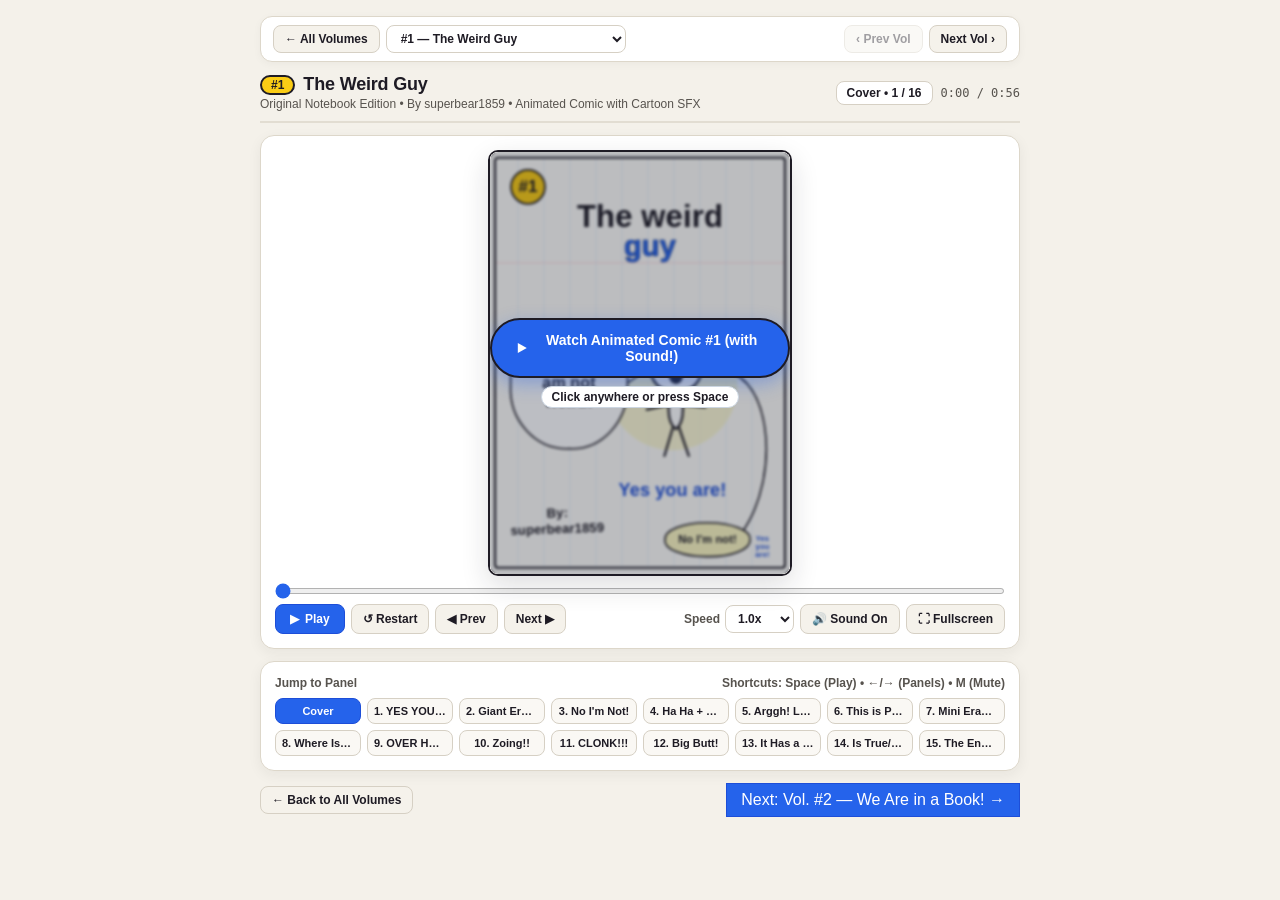
==== commit 0ff43c41: "Revalidate volumes.json on load and cache-bust shared assets" ====
--- a/volumes/01/index.html
+++ b/volumes/01/index.html
@@ -4,7 +4,7 @@
   <meta charset="utf-8" />
   <meta name="viewport" content="width=device-width, initial-scale=1.0" />
   <title>The Weird Guy #1 — Animated Comic by superbear1859</title>
-  <link rel="stylesheet" href="../../assets/reader.css" />
+  <link rel="stylesheet" href="../../assets/reader.css?v=2" />
 </head>
 <body>
   <div class="wrap">
@@ -70,7 +70,7 @@
     <div id="bottomVolNav" class="bottom-vol-nav"></div>
   </div>
 
-  <script src="../../assets/nav.js" data-volume-id="01"></script>
+  <script src="../../assets/nav.js?v=2" data-volume-id="01"></script>
 <script>
 /* ============================================================================
  * THE WEIRD GUY #1 — By superbear1859 (Original Notebook Edition)
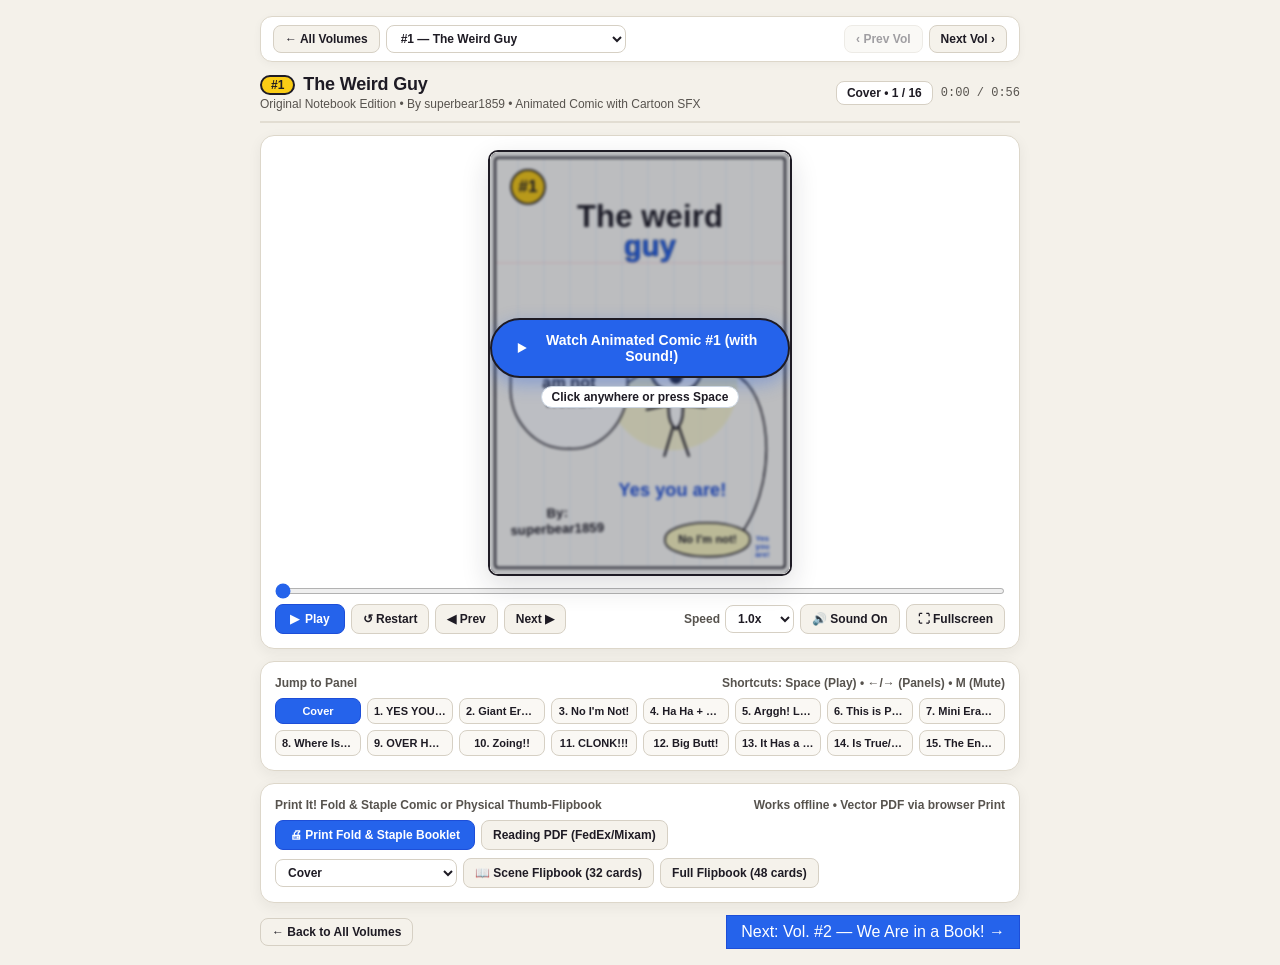
==== commit 0eea6564: "Add AGENTS.md and zero-build booklet & flipbook printing helpers" ====
--- a/volumes/01/index.html
+++ b/volumes/01/index.html
@@ -1144,6 +1144,17 @@
     else if (e.key === 'm' || e.key === 'M') { btnMute.click(); }
   });
 
+  // Expose volume hook for assets/print.js
+  window.WeirdGuyVolume = {
+    id: '01',
+    number: 1,
+    title: 'The Weird Guy',
+    edition: 'Original Notebook Edition',
+    author: 'superbear1859',
+    scenes: SCENES,
+    renderScene
+  };
+
   // Render full cover showcase frame initially (or jump to saved #scene=N)
   const initialScene = window.WeirdGuyProgress ? window.WeirdGuyProgress.getInitialSceneFromHash(SCENES.length) : null;
   if (initialScene !== null && initialScene > 0) {
@@ -1158,5 +1169,6 @@
   }
 })();
 </script>
+  <script src="../../assets/print.js?v=1"></script>
 </body>
 </html>
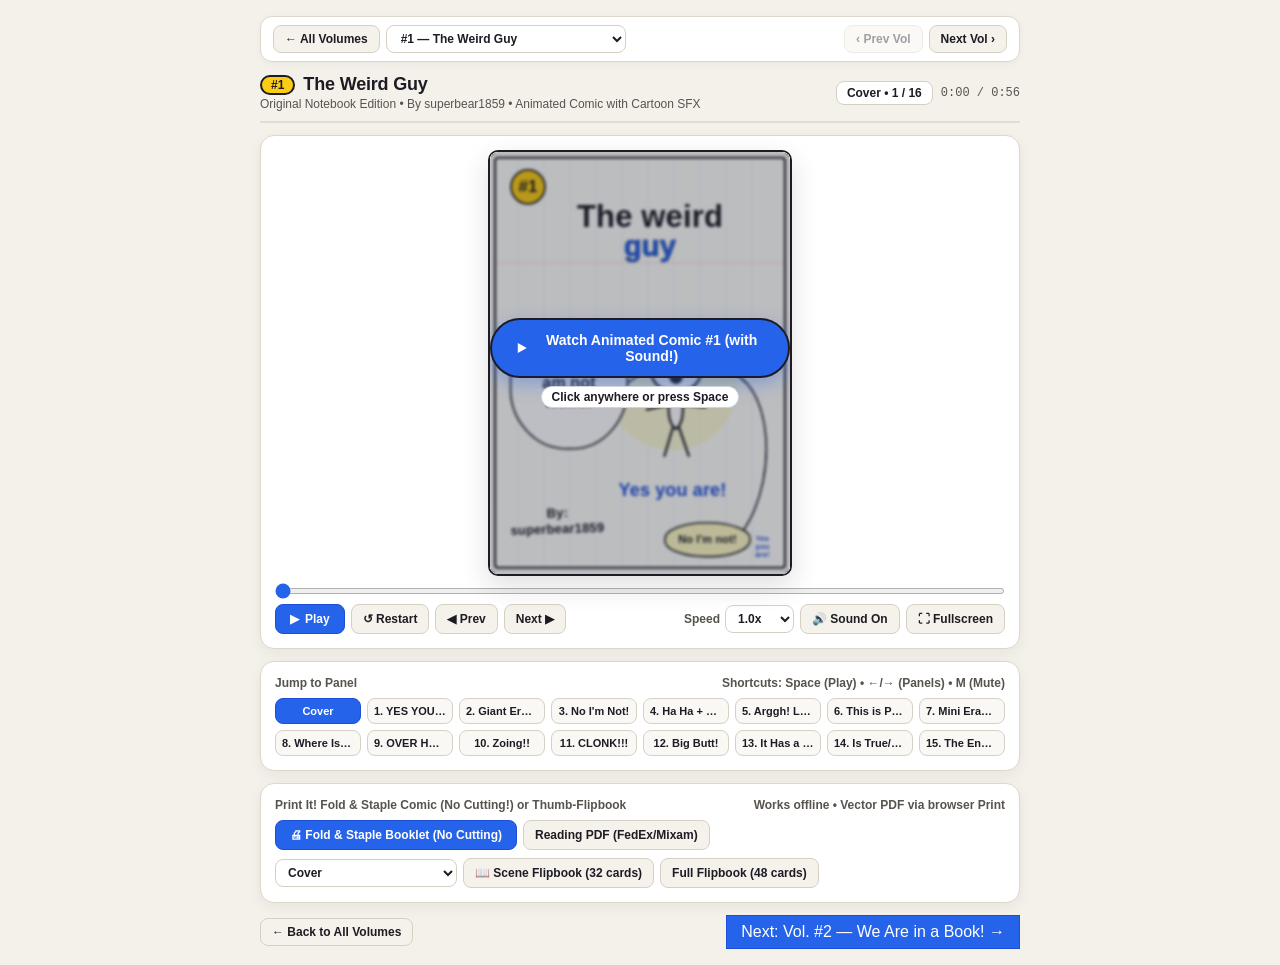
==== commit 7bd9ebb8: "Remove bonus sketch pages; make 16-scene booklet exact 4-sheet no-cut print" ====
--- a/volumes/01/index.html
+++ b/volumes/01/index.html
@@ -1169,6 +1169,6 @@
   }
 })();
 </script>
-  <script src="../../assets/print.js?v=1"></script>
+  <script src="../../assets/print.js?v=2"></script>
 </body>
 </html>
